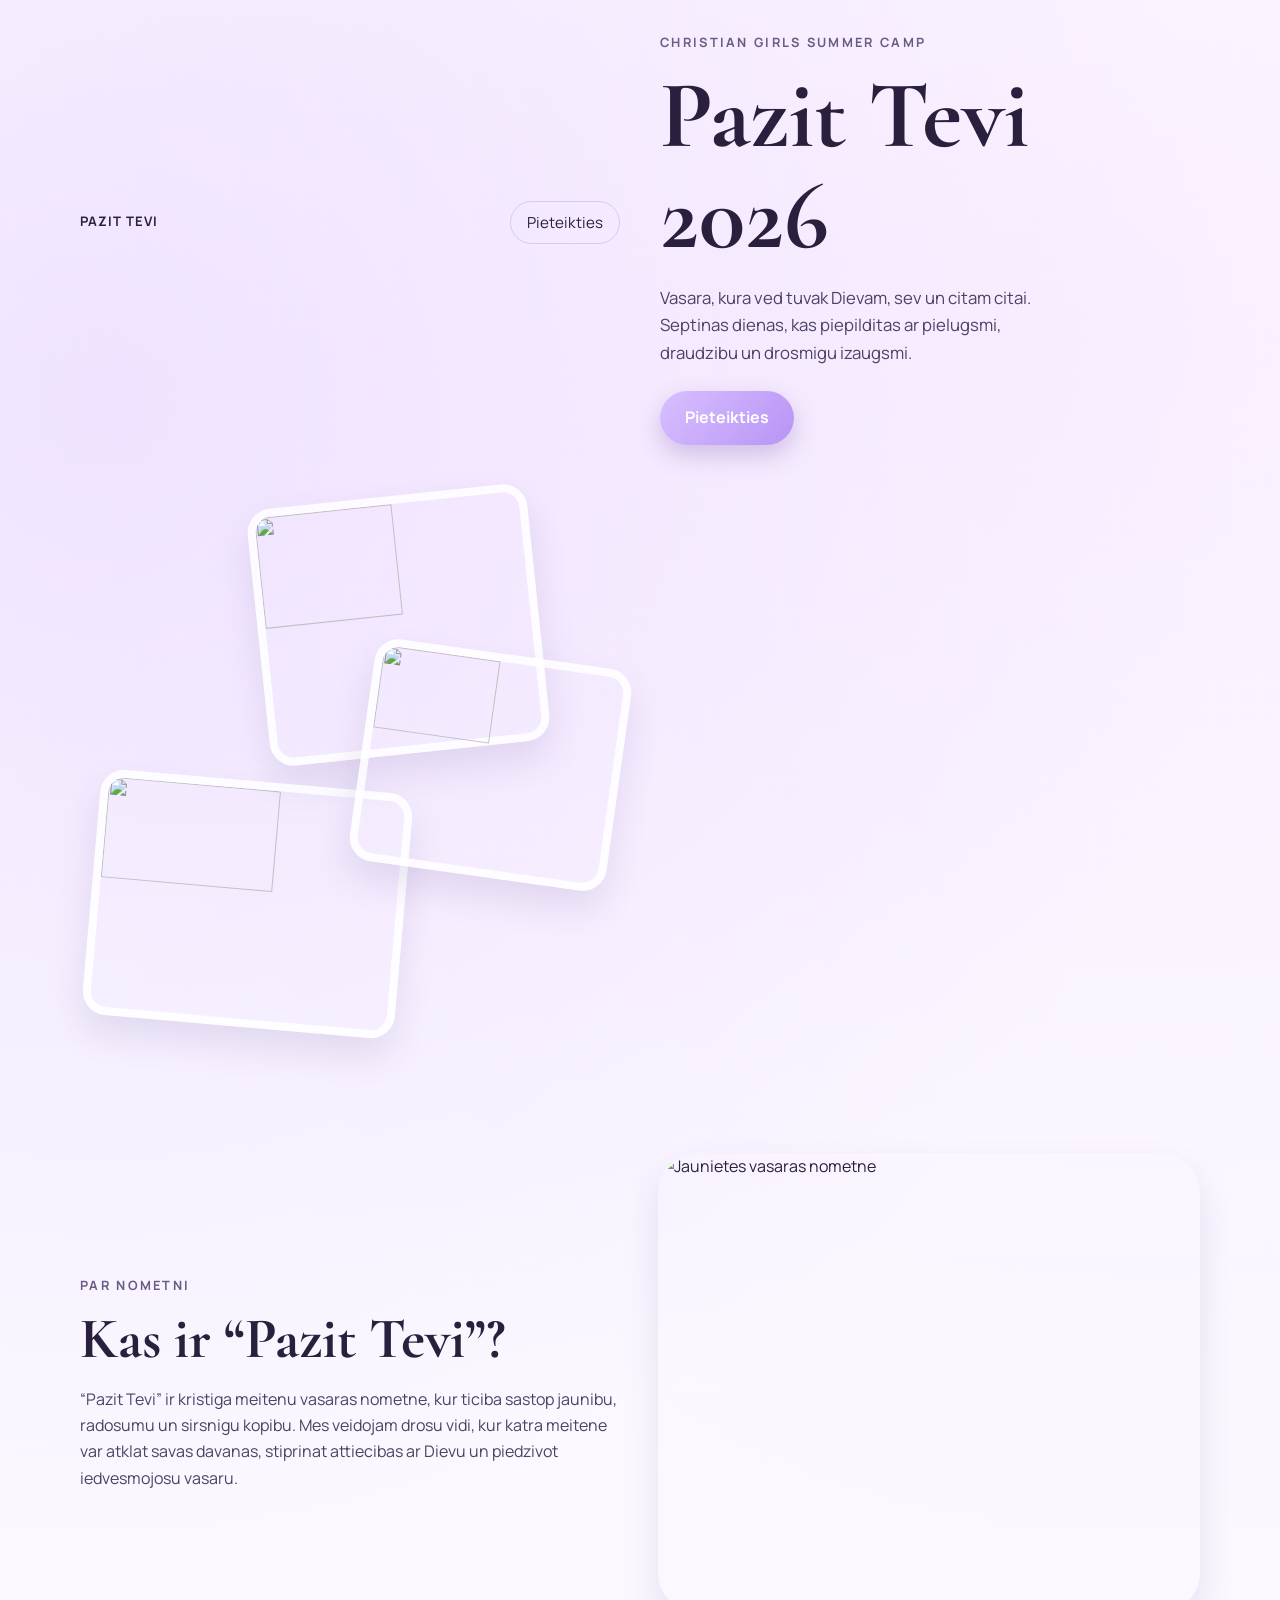
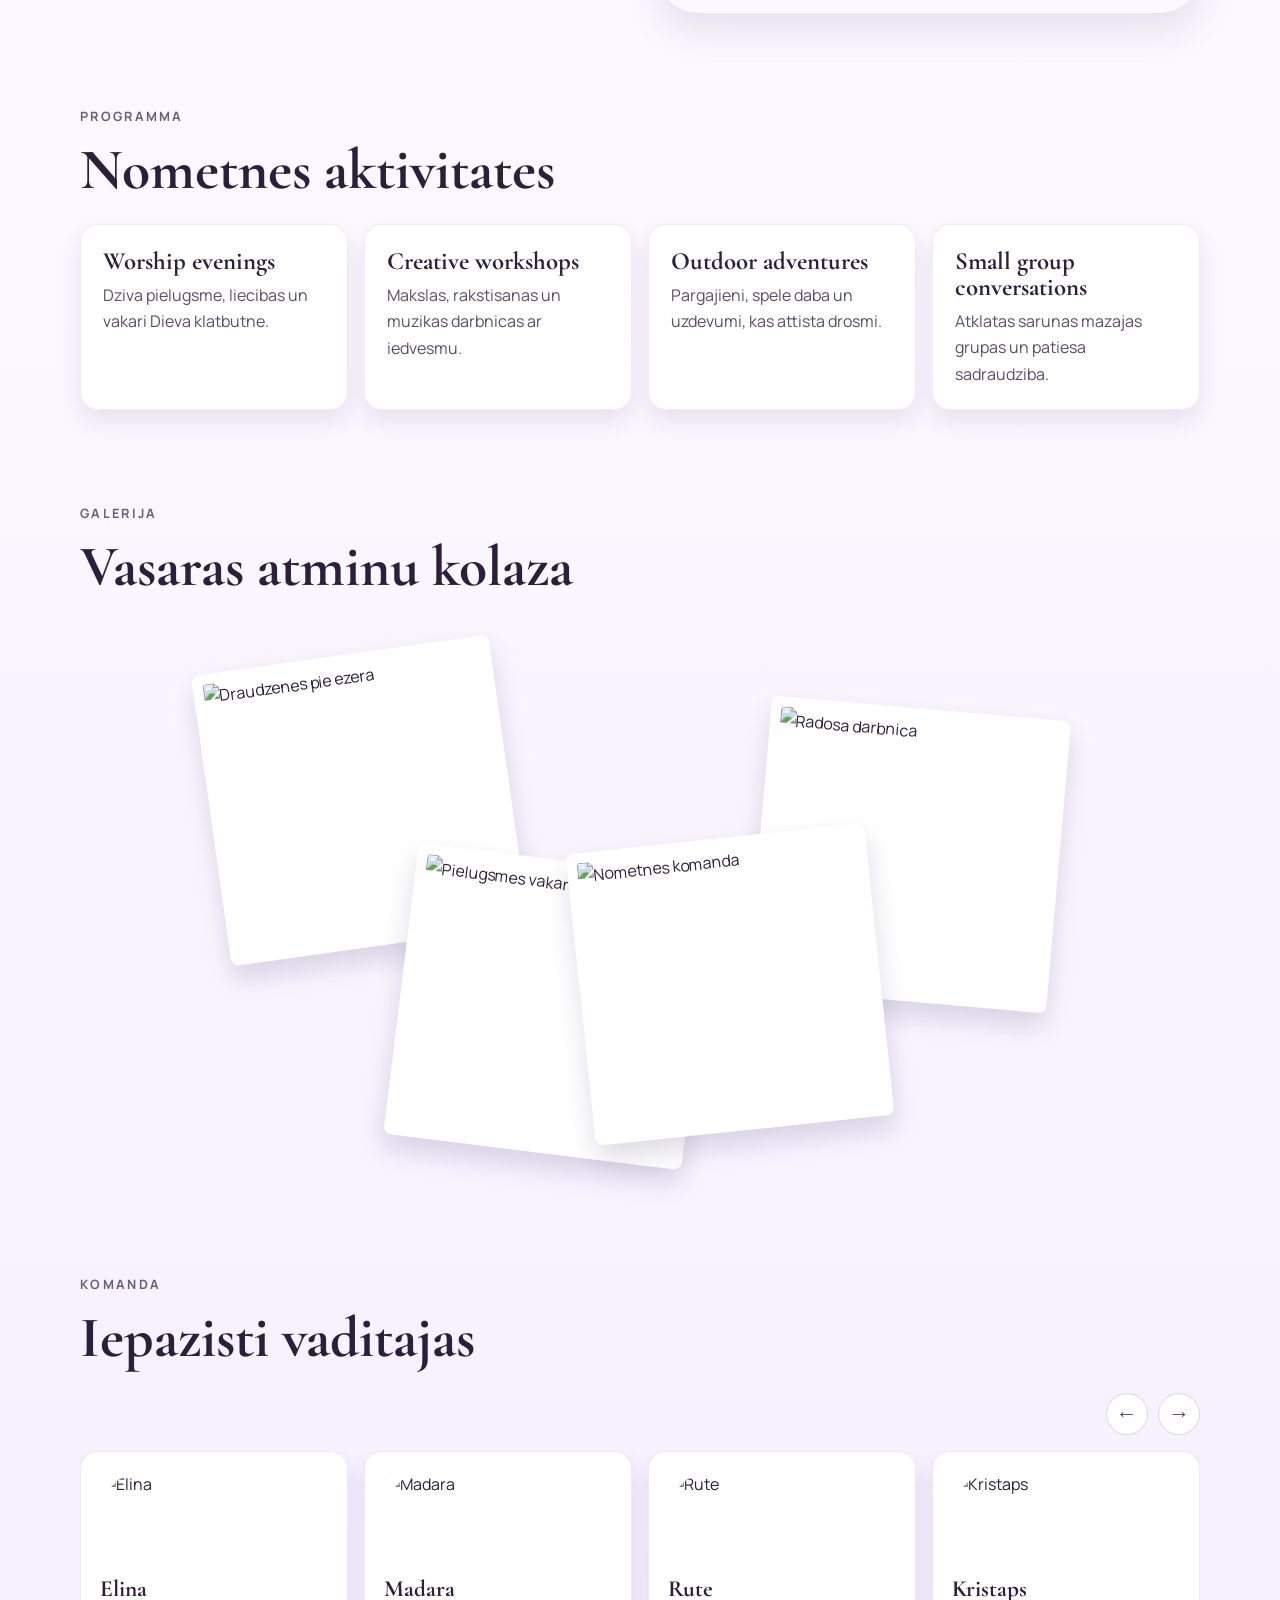
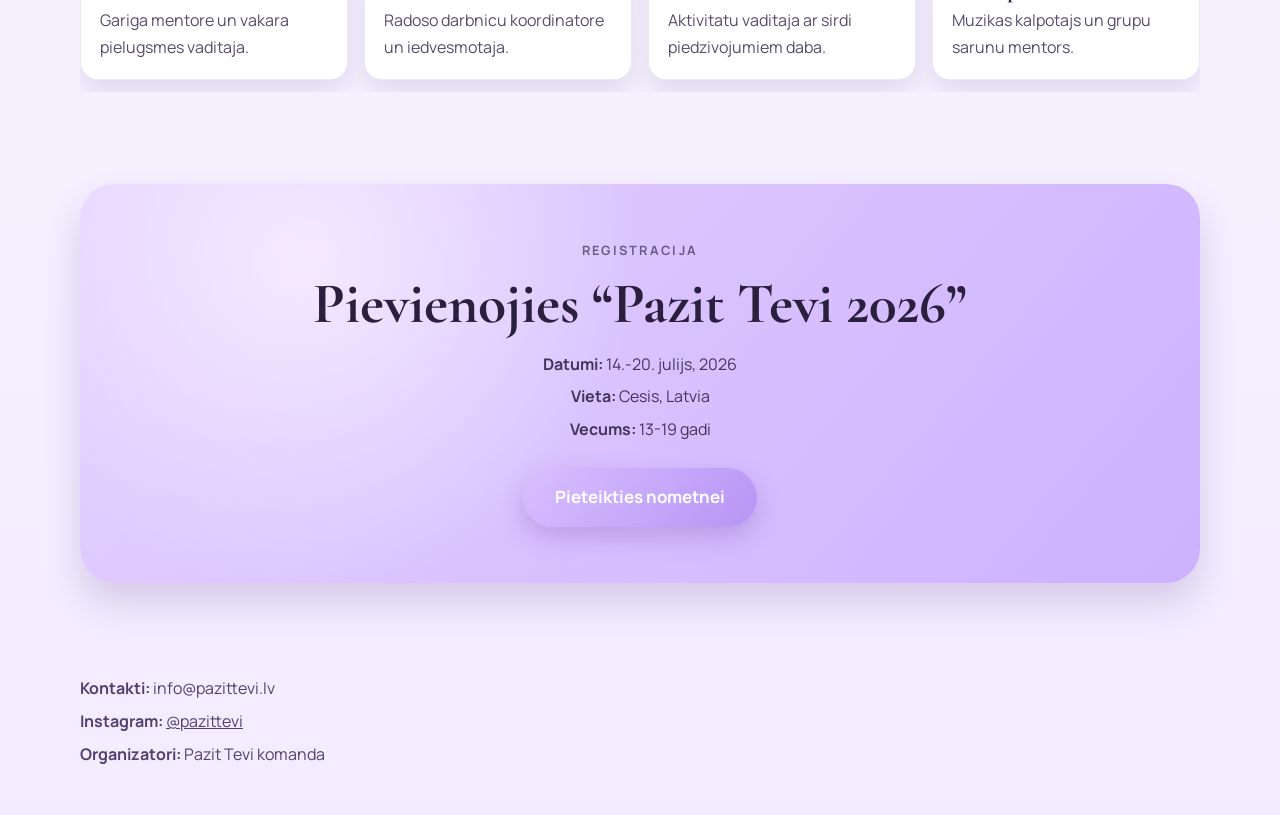
==== index.html @ d460867e "init" ====
<!doctype html>
<html lang="lv">
  <head>
    <meta charset="UTF-8" />
    <meta name="viewport" content="width=device-width, initial-scale=1.0" />
    <title>Pazit Tevi 2026 | Christian Girls Summer Camp</title>
    <link rel="preconnect" href="https://fonts.googleapis.com" />
    <link rel="preconnect" href="https://fonts.gstatic.com" crossorigin />
    <link
      href="https://fonts.googleapis.com/css2?family=Cormorant+Garamond:wght@500;600;700&family=Manrope:wght@400;500;600;700&display=swap"
      rel="stylesheet"
    />
    <link rel="stylesheet" href="styles.css" />
  </head>
  <body>
    <div class="grain"></div>

    <header class="hero section" id="top">
      <nav class="top-nav">
        <p class="brand">Pazit Tevi</p>
        <a class="nav-link" href="#registration">Pieteikties</a>
      </nav>

      <div class="hero-content">
        <p class="hero-kicker">Christian girls summer camp</p>
        <h1>Pazit Tevi 2026</h1>
        <p class="hero-copy">
          Vasara, kura ved tuvak Dievam, sev un citam citai. Septinas dienas,
          kas piepilditas ar pielugsmi, draudzibu un drosmigu izaugsmi.
        </p>
        <a class="btn" href="#registration">Pieteikties</a>
      </div>

      <div class="hero-collage" aria-hidden="true">
        <img
          src="https://images.unsplash.com/photo-1487412720507-e7ab37603c6f?auto=format&fit=crop&w=900&q=80"
          alt=""
          class="hero-img hero-img-a"
        />
        <img
          src="https://images.unsplash.com/photo-1518552787613-7f3b6f8f8f66?auto=format&fit=crop&w=900&q=80"
          alt=""
          class="hero-img hero-img-b"
        />
        <img
          src="https://images.unsplash.com/photo-1511988617509-a57c8a288659?auto=format&fit=crop&w=900&q=80"
          alt=""
          class="hero-img hero-img-c"
        />
      </div>
    </header>

    <main>
      <section class="about section" id="about">
        <div class="about-text">
          <p class="section-tag">Par nometni</p>
          <h2>Kas ir “Pazit Tevi”?</h2>
          <p>
            “Pazit Tevi” ir kristiga meitenu vasaras nometne, kur ticiba sastop
            jaunibu, radosumu un sirsnigu kopibu. Mes veidojam drosu vidi,
            kur katra meitene var atklat savas davanas, stiprinat attiecibas ar
            Dievu un piedzivot iedvesmojosu vasaru.
          </p>
        </div>
        <figure class="about-image-wrap">
          <img
            src="https://images.unsplash.com/photo-1529636798458-92182e662485?auto=format&fit=crop&w=1000&q=80"
            alt="Jaunietes vasaras nometne"
            class="about-image"
          />
        </figure>
      </section>

      <section class="activities section" id="activities">
        <div class="section-head">
          <p class="section-tag">Programma</p>
          <h2>Nometnes aktivitates</h2>
        </div>
        <div class="activities-grid">
          <article class="activity-card">
            <h3>Worship evenings</h3>
            <p>Dziva pielugsme, liecibas un vakari Dieva klatbutne.</p>
          </article>
          <article class="activity-card">
            <h3>Creative workshops</h3>
            <p>Makslas, rakstisanas un muzikas darbnicas ar iedvesmu.</p>
          </article>
          <article class="activity-card">
            <h3>Outdoor adventures</h3>
            <p>Pargajieni, spele daba un uzdevumi, kas attista drosmi.</p>
          </article>
          <article class="activity-card">
            <h3>Small group conversations</h3>
            <p>Atklatas sarunas mazajas grupas un patiesa sadraudziba.</p>
          </article>
        </div>
      </section>

      <section class="photo-collage section" id="gallery">
        <div class="section-head">
          <p class="section-tag">Galerija</p>
          <h2>Vasaras atminu kolaza</h2>
        </div>
        <div class="collage-grid">
          <figure class="polaroid polaroid-1">
            <img
              src="https://images.unsplash.com/photo-1521572163474-6864f9cf17ab?auto=format&fit=crop&w=800&q=80"
              alt="Draudzenes pie ezera"
            />
          </figure>
          <figure class="polaroid polaroid-2">
            <img
              src="https://images.unsplash.com/photo-1526666923127-b2970f64b422?auto=format&fit=crop&w=800&q=80"
              alt="Radosa darbnica"
            />
          </figure>
          <figure class="polaroid polaroid-3">
            <img
              src="https://images.unsplash.com/photo-1517242027094-631f8c218a0f?auto=format&fit=crop&w=800&q=80"
              alt="Pielugsmes vakars"
            />
          </figure>
          <figure class="polaroid polaroid-4">
            <img
              src="https://images.unsplash.com/photo-1529156069898-49953e39b3ac?auto=format&fit=crop&w=800&q=80"
              alt="Nometnes komanda"
            />
          </figure>
        </div>
      </section>

      <section class="team section" id="team">
        <div class="section-head">
          <p class="section-tag">Komanda</p>
          <h2>Iepazisti vaditajas</h2>
        </div>

        <div class="carousel-controls">
          <button class="carousel-btn" id="teamPrev" aria-label="Ieprieksejais">
            ←
          </button>
          <button class="carousel-btn" id="teamNext" aria-label="Nakamais">→</button>
        </div>

        <div class="team-track" id="teamTrack">
          <article class="team-card">
            <img
              src="https://images.unsplash.com/photo-1544005313-94ddf0286df2?auto=format&fit=crop&w=500&q=80"
              alt="Elina"
            />
            <h3>Elina</h3>
            <p>Gariga mentore un vakara pielugsmes vaditaja.</p>
          </article>
          <article class="team-card">
            <img
              src="https://images.unsplash.com/photo-1531123897727-8f129e1688ce?auto=format&fit=crop&w=500&q=80"
              alt="Madara"
            />
            <h3>Madara</h3>
            <p>Radoso darbnicu koordinatore un iedvesmotaja.</p>
          </article>
          <article class="team-card">
            <img
              src="https://images.unsplash.com/photo-1488426862026-3ee34a7d66df?auto=format&fit=crop&w=500&q=80"
              alt="Rute"
            />
            <h3>Rute</h3>
            <p>Aktivitatu vaditaja ar sirdi piedzivojumiem daba.</p>
          </article>
          <article class="team-card">
            <img
              src="https://images.unsplash.com/photo-1500648767791-00dcc994a43e?auto=format&fit=crop&w=500&q=80"
              alt="Kristaps"
            />
            <h3>Kristaps</h3>
            <p>Muzikas kalpotajs un grupu sarunu mentors.</p>
          </article>
        </div>
      </section>

      <section class="registration section" id="registration">
        <p class="section-tag">Registracija</p>
        <h2>Pievienojies “Pazit Tevi 2026”</h2>
        <div class="registration-details">
          <p><strong>Datumi:</strong> 14.-20. julijs, 2026</p>
          <p><strong>Vieta:</strong> Cesis, Latvia</p>
          <p><strong>Vecums:</strong> 13-19 gadi</p>
        </div>
        <a href="#top" class="btn btn-large">Pieteikties nometnei</a>
      </section>
    </main>

    <footer class="site-footer section" id="contact">
      <p><strong>Kontakti:</strong> info@pazittevi.lv</p>
      <p>
        <strong>Instagram:</strong>
        <a href="https://instagram.com" target="_blank" rel="noreferrer">@pazittevi</a>
      </p>
      <p><strong>Organizatori:</strong> Pazit Tevi komanda</p>
    </footer>

    <script src="script.js"></script>
  </body>
</html>
---- styles.css ----
:root {
  --bg: #faf7ff;
  --bg-2: #f3ecff;
  --text: #2a1f3d;
  --muted: #695b83;
  --lavender: #d9c6ff;
  --lavender-deep: #bda0f8;
  --white: #ffffff;
  --shadow: 0 18px 35px rgba(83, 56, 130, 0.12);
  --radius-xl: 40px;
  --radius-lg: 24px;
  --radius-md: 18px;
}

* {
  box-sizing: border-box;
}

html {
  scroll-behavior: smooth;
}

body {
  margin: 0;
  color: var(--text);
  background:
    radial-gradient(circle at 8% 10%, rgba(226, 205, 255, 0.5), transparent 30%),
    radial-gradient(circle at 90% 8%, rgba(246, 227, 255, 0.5), transparent 32%),
    linear-gradient(180deg, #fefcff 0%, var(--bg) 50%, var(--bg-2) 100%);
  font-family: "Manrope", "Segoe UI", sans-serif;
  line-height: 1.65;
  overflow-x: hidden;
}

h1,
h2,
h3,
p {
  margin: 0;
}

h1,
h2,
h3 {
  font-family: "Cormorant Garamond", Georgia, serif;
  line-height: 1.05;
}

a {
  color: inherit;
}

img {
  display: block;
  width: 100%;
  object-fit: cover;
}

.grain {
  position: fixed;
  inset: 0;
  pointer-events: none;
  background-image: radial-gradient(rgba(61, 47, 88, 0.06) 0.8px, transparent 0.8px);
  background-size: 3px 3px;
  opacity: 0.13;
  z-index: -1;
}

.section {
  width: min(1120px, calc(100% - 2.2rem));
  margin: 0 auto;
}

.top-nav {
  display: flex;
  justify-content: space-between;
  align-items: center;
  margin-bottom: 2rem;
}

.brand {
  letter-spacing: 0.08em;
  text-transform: uppercase;
  font-size: 0.82rem;
  font-weight: 700;
}

.nav-link {
  text-decoration: none;
  font-size: 0.95rem;
  padding: 0.5rem 1rem;
  border-radius: 999px;
  border: 1px solid rgba(113, 83, 164, 0.2);
  transition: transform 200ms ease, background-color 200ms ease;
}

.nav-link:hover {
  background: rgba(210, 184, 255, 0.25);
  transform: translateY(-2px);
}

.hero {
  position: relative;
  display: grid;
  grid-template-columns: 1fr 1fr;
  gap: 2.5rem;
  padding: 2rem 0 1rem;
  min-height: 86vh;
  align-items: center;
}

.hero-kicker,
.section-tag {
  font-size: 0.8rem;
  letter-spacing: 0.18em;
  text-transform: uppercase;
  color: var(--muted);
  margin-bottom: 0.8rem;
  font-weight: 700;
}

.hero-content h1 {
  font-size: clamp(3rem, 7.5vw, 6.3rem);
  margin-bottom: 1rem;
}

.hero-copy {
  max-width: 38ch;
  font-size: 1.05rem;
  color: #4d4164;
  margin-bottom: 1.5rem;
}

.btn {
  display: inline-block;
  text-decoration: none;
  padding: 0.86rem 1.55rem;
  border-radius: 999px;
  background: linear-gradient(130deg, #d8bfff, #b794f5);
  color: #fff;
  font-weight: 700;
  box-shadow: 0 10px 25px rgba(99, 60, 152, 0.25);
  transition: transform 220ms ease, box-shadow 220ms ease;
}

.btn:hover {
  transform: translateY(-3px);
  box-shadow: 0 16px 28px rgba(99, 60, 152, 0.35);
}

.hero-collage {
  position: relative;
  min-height: 560px;
}

.hero-img {
  position: absolute;
  border-radius: var(--radius-lg);
  box-shadow: var(--shadow);
  border: 8px solid rgba(255, 255, 255, 0.84);
  transition: transform 300ms ease;
}

.hero-img-a {
  width: 52%;
  height: 46%;
  top: 2%;
  right: 15%;
  transform: rotate(-6deg);
}

.hero-img-b {
  width: 58%;
  height: 44%;
  bottom: 3%;
  left: 2%;
  transform: rotate(5deg);
}

.hero-img-c {
  width: 48%;
  height: 40%;
  top: 30%;
  right: 0;
  transform: rotate(8deg);
}

.hero-collage:hover .hero-img-a {
  transform: rotate(-4deg) translateY(-4px);
}

.hero-collage:hover .hero-img-b {
  transform: rotate(3deg) translateY(-6px);
}

.hero-collage:hover .hero-img-c {
  transform: rotate(6deg) translateY(-5px);
}

.about,
.activities,
.photo-collage,
.team,
.registration,
.site-footer {
  margin-top: 5.8rem;
}

.about {
  display: grid;
  grid-template-columns: 1fr 1fr;
  gap: 2.3rem;
  align-items: center;
}

.about h2,
.section-head h2,
.registration h2 {
  font-size: clamp(2rem, 5.5vw, 3.6rem);
  margin-bottom: 1rem;
}

.about-text p:last-child {
  color: #4e4165;
}

.about-image-wrap {
  margin: 0;
  border-radius: var(--radius-xl);
  overflow: hidden;
  box-shadow: var(--shadow);
}

.about-image {
  height: 460px;
}

.section-head {
  margin-bottom: 1.5rem;
}

.activities-grid {
  display: grid;
  grid-template-columns: repeat(4, minmax(0, 1fr));
  gap: 1rem;
}

.activity-card {
  background: rgba(255, 255, 255, 0.88);
  border-radius: var(--radius-md);
  padding: 1.4rem;
  box-shadow: 0 12px 22px rgba(88, 61, 130, 0.11);
  border: 1px solid rgba(190, 162, 231, 0.22);
  transition: transform 240ms ease, box-shadow 240ms ease;
}

.activity-card:hover {
  transform: translateY(-6px);
  box-shadow: 0 18px 30px rgba(88, 61, 130, 0.18);
}

.activity-card h3 {
  font-size: 1.55rem;
  margin-bottom: 0.5rem;
}

.activity-card p {
  color: #574d6c;
}

.collage-grid {
  min-height: 560px;
  position: relative;
}

.polaroid {
  position: absolute;
  width: min(300px, 42vw);
  background: #fff;
  padding: 0.6rem 0.6rem 2.1rem;
  border-radius: 8px;
  box-shadow: 0 14px 26px rgba(57, 42, 86, 0.16);
  transition: transform 260ms ease;
}

.polaroid img {
  height: 250px;
  border-radius: 3px;
}

.polaroid:hover {
  transform: translateY(-7px) rotate(0deg);
}

.polaroid-1 {
  top: 16px;
  left: 8%;
  transform: rotate(-8deg);
}

.polaroid-2 {
  top: 70px;
  right: 9%;
  transform: rotate(5deg);
}

.polaroid-3 {
  bottom: 12px;
  left: 25%;
  transform: rotate(7deg);
}

.polaroid-4 {
  bottom: 34px;
  right: 25%;
  transform: rotate(-6deg);
}

.carousel-controls {
  display: flex;
  justify-content: flex-end;
  gap: 0.65rem;
  margin-bottom: 1rem;
}

.carousel-btn {
  width: 42px;
  height: 42px;
  border-radius: 50%;
  border: 1px solid rgba(99, 77, 134, 0.22);
  background: rgba(255, 255, 255, 0.92);
  color: #593f88;
  font-size: 1.35rem;
  cursor: pointer;
  transition: transform 200ms ease, background-color 200ms ease;
}

.carousel-btn:hover {
  transform: translateY(-2px);
  background: #efe4ff;
}

.team-track {
  display: grid;
  grid-auto-flow: column;
  grid-auto-columns: minmax(240px, 1fr);
  gap: 1rem;
  overflow-x: auto;
  scroll-snap-type: x mandatory;
  scroll-behavior: smooth;
  padding-bottom: 0.7rem;
}

.team-track::-webkit-scrollbar {
  height: 9px;
}

.team-track::-webkit-scrollbar-thumb {
  background: rgba(138, 109, 193, 0.3);
  border-radius: 999px;
}

.team-card {
  scroll-snap-align: start;
  background: #fff;
  border-radius: var(--radius-md);
  box-shadow: 0 11px 22px rgba(80, 55, 121, 0.12);
  padding: 1.2rem;
  border: 1px solid rgba(184, 160, 224, 0.24);
}

.team-card img {
  width: 92px;
  height: 92px;
  border-radius: 50%;
  margin-bottom: 0.85rem;
}

.team-card h3 {
  font-size: 1.45rem;
  margin-bottom: 0.4rem;
}

.team-card p {
  color: #574d6c;
}

.registration {
  text-align: center;
  padding: 3.5rem 1.5rem;
  border-radius: 34px;
  background:
    radial-gradient(circle at 20% 20%, rgba(255, 255, 255, 0.6), transparent 35%),
    linear-gradient(130deg, #e5d1ff 2%, #ccb1ff 100%);
  box-shadow: 0 20px 36px rgba(94, 66, 143, 0.2);
}

.registration-details {
  margin: 1rem auto 1.6rem;
  display: grid;
  gap: 0.4rem;
  color: #443558;
}

.btn-large {
  font-size: 1.06rem;
  padding: 0.95rem 2rem;
}

.site-footer {
  display: grid;
  gap: 0.4rem;
  padding-bottom: 3rem;
}

.site-footer p,
.site-footer a {
  color: #53406e;
}

.site-footer a:hover {
  color: #3c2b58;
}

@media (max-width: 1050px) {
  .hero {
    grid-template-columns: 1fr;
    min-height: unset;
  }

  .hero-collage {
    min-height: 430px;
  }

  .activities-grid {
    grid-template-columns: repeat(2, minmax(0, 1fr));
  }

  .collage-grid {
    min-height: 490px;
  }
}

@media (max-width: 760px) {
  .about {
    grid-template-columns: 1fr;
  }

  .about-image {
    height: 340px;
  }

  .activities-grid {
    grid-template-columns: 1fr;
  }

  .hero-collage {
    min-height: 360px;
  }

  .hero-img {
    border-width: 5px;
  }

  .hero-img-a {
    width: 62%;
    right: 12%;
  }

  .hero-img-b {
    width: 62%;
    left: 0;
  }

  .hero-img-c {
    width: 54%;
    right: 3%;
  }

  .collage-grid {
    min-height: 980px;
  }

  .polaroid {
    width: min(330px, 82vw);
    left: 50%;
    right: auto;
  }

  .polaroid-1 {
    top: 10px;
    transform: translateX(-50%) rotate(-6deg);
  }

  .polaroid-2 {
    top: 250px;
    transform: translateX(-50%) rotate(5deg);
  }

  .polaroid-3 {
    top: 495px;
    transform: translateX(-50%) rotate(-4deg);
  }

  .polaroid-4 {
    top: 740px;
    transform: translateX(-50%) rotate(4deg);
  }

  .polaroid:hover {
    transform: translateX(-50%) translateY(-4px) rotate(0deg);
  }
}
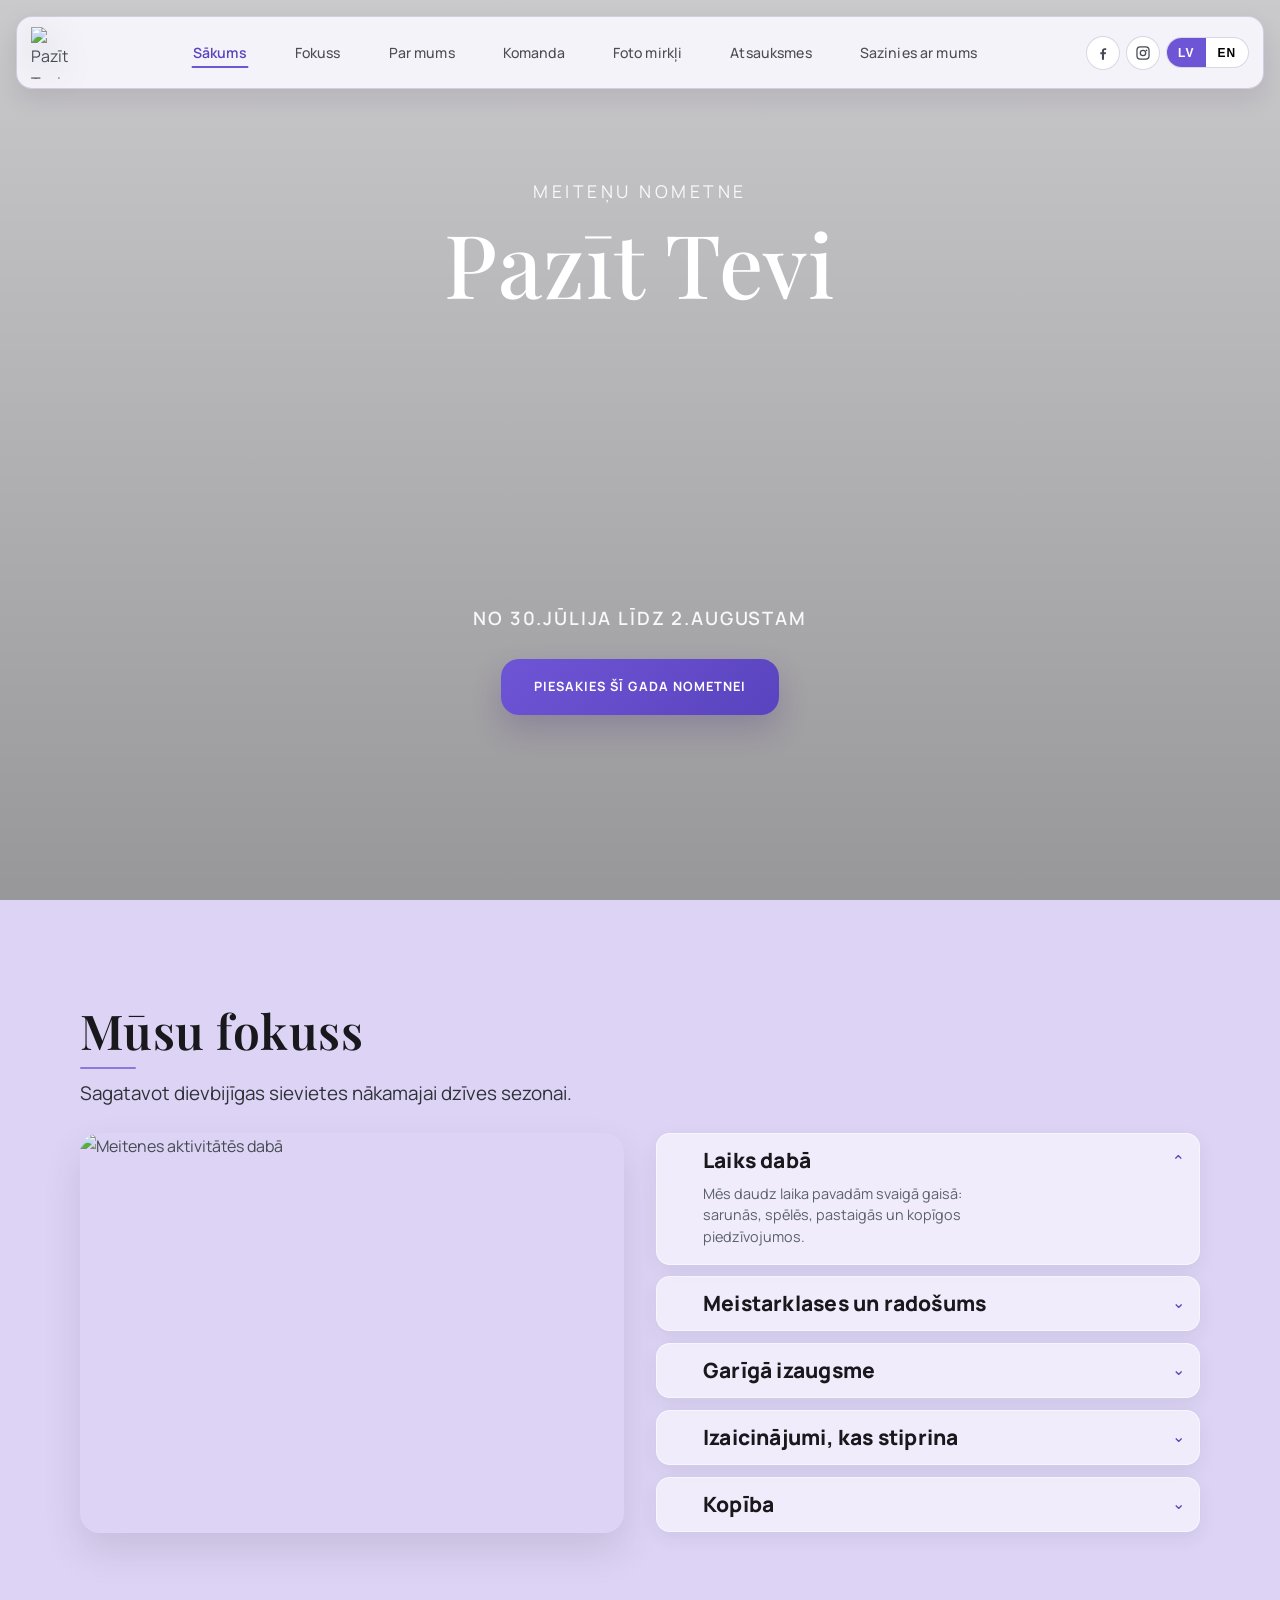
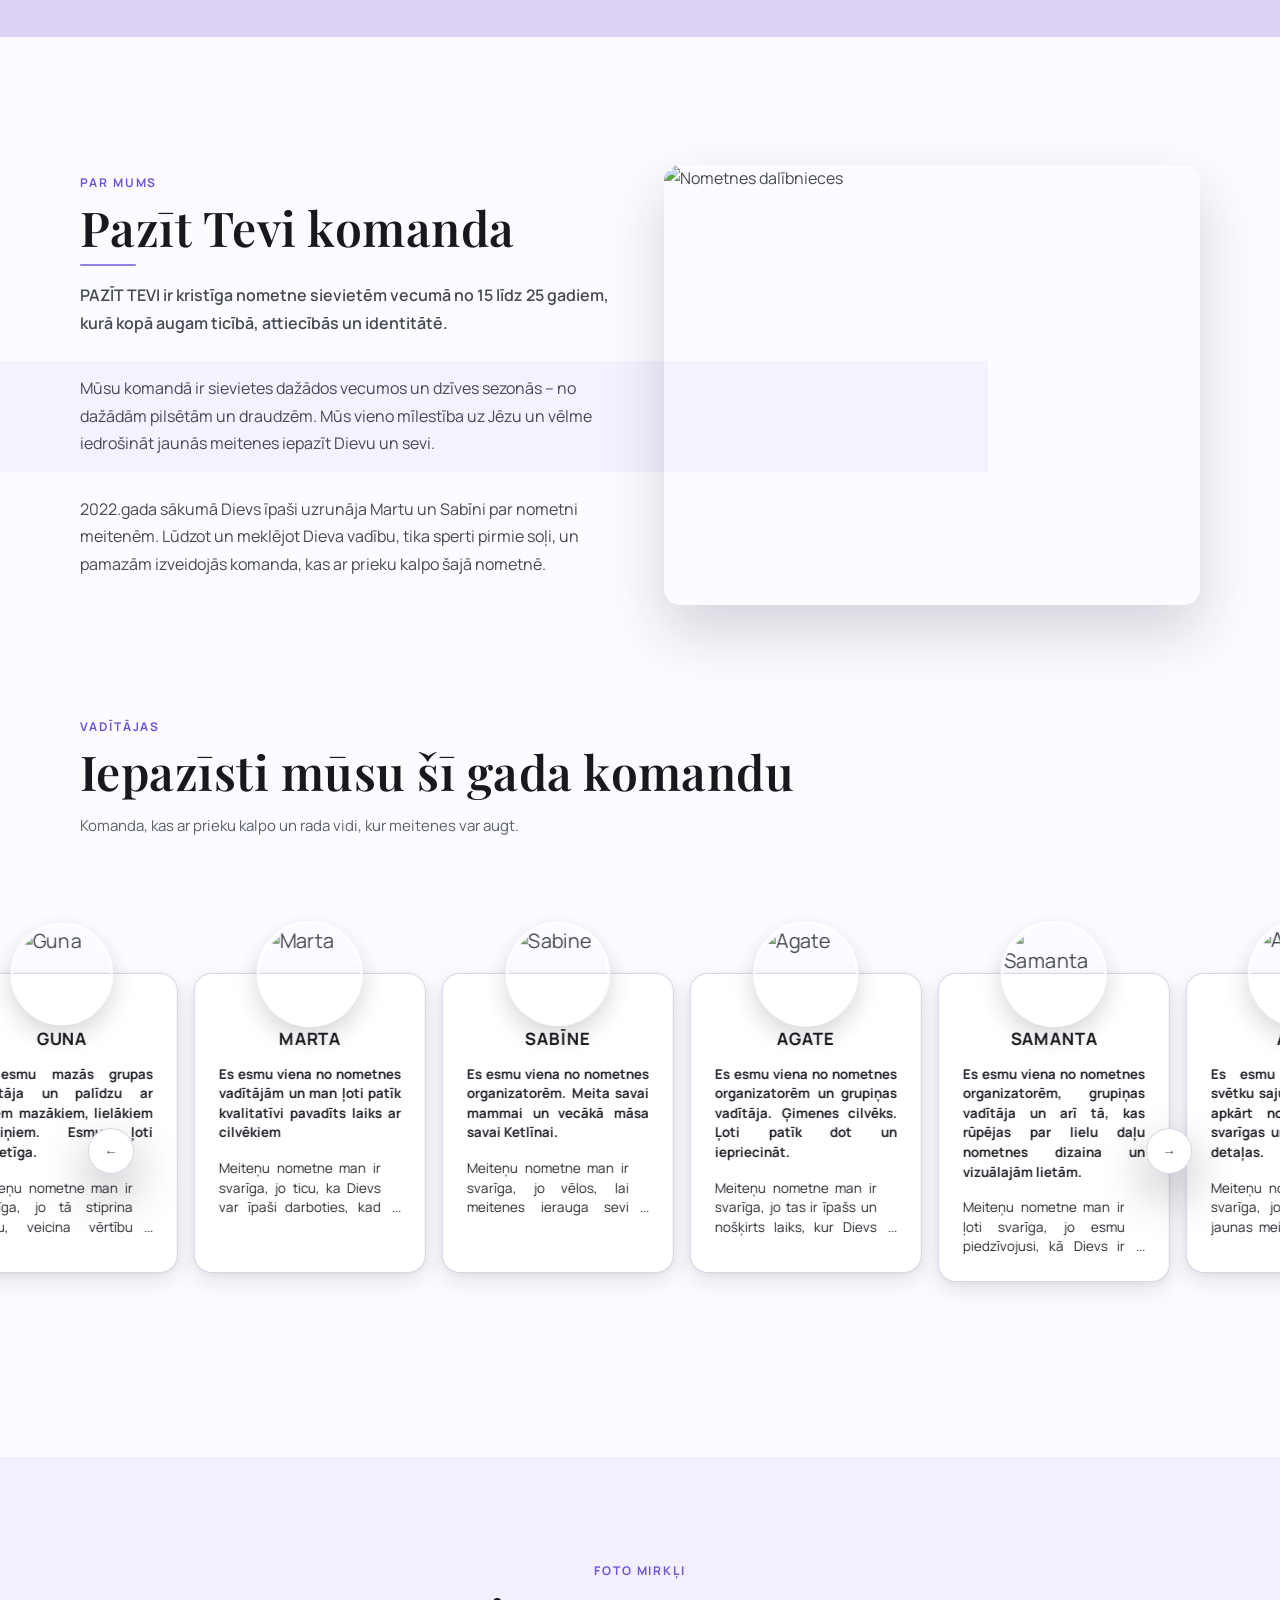
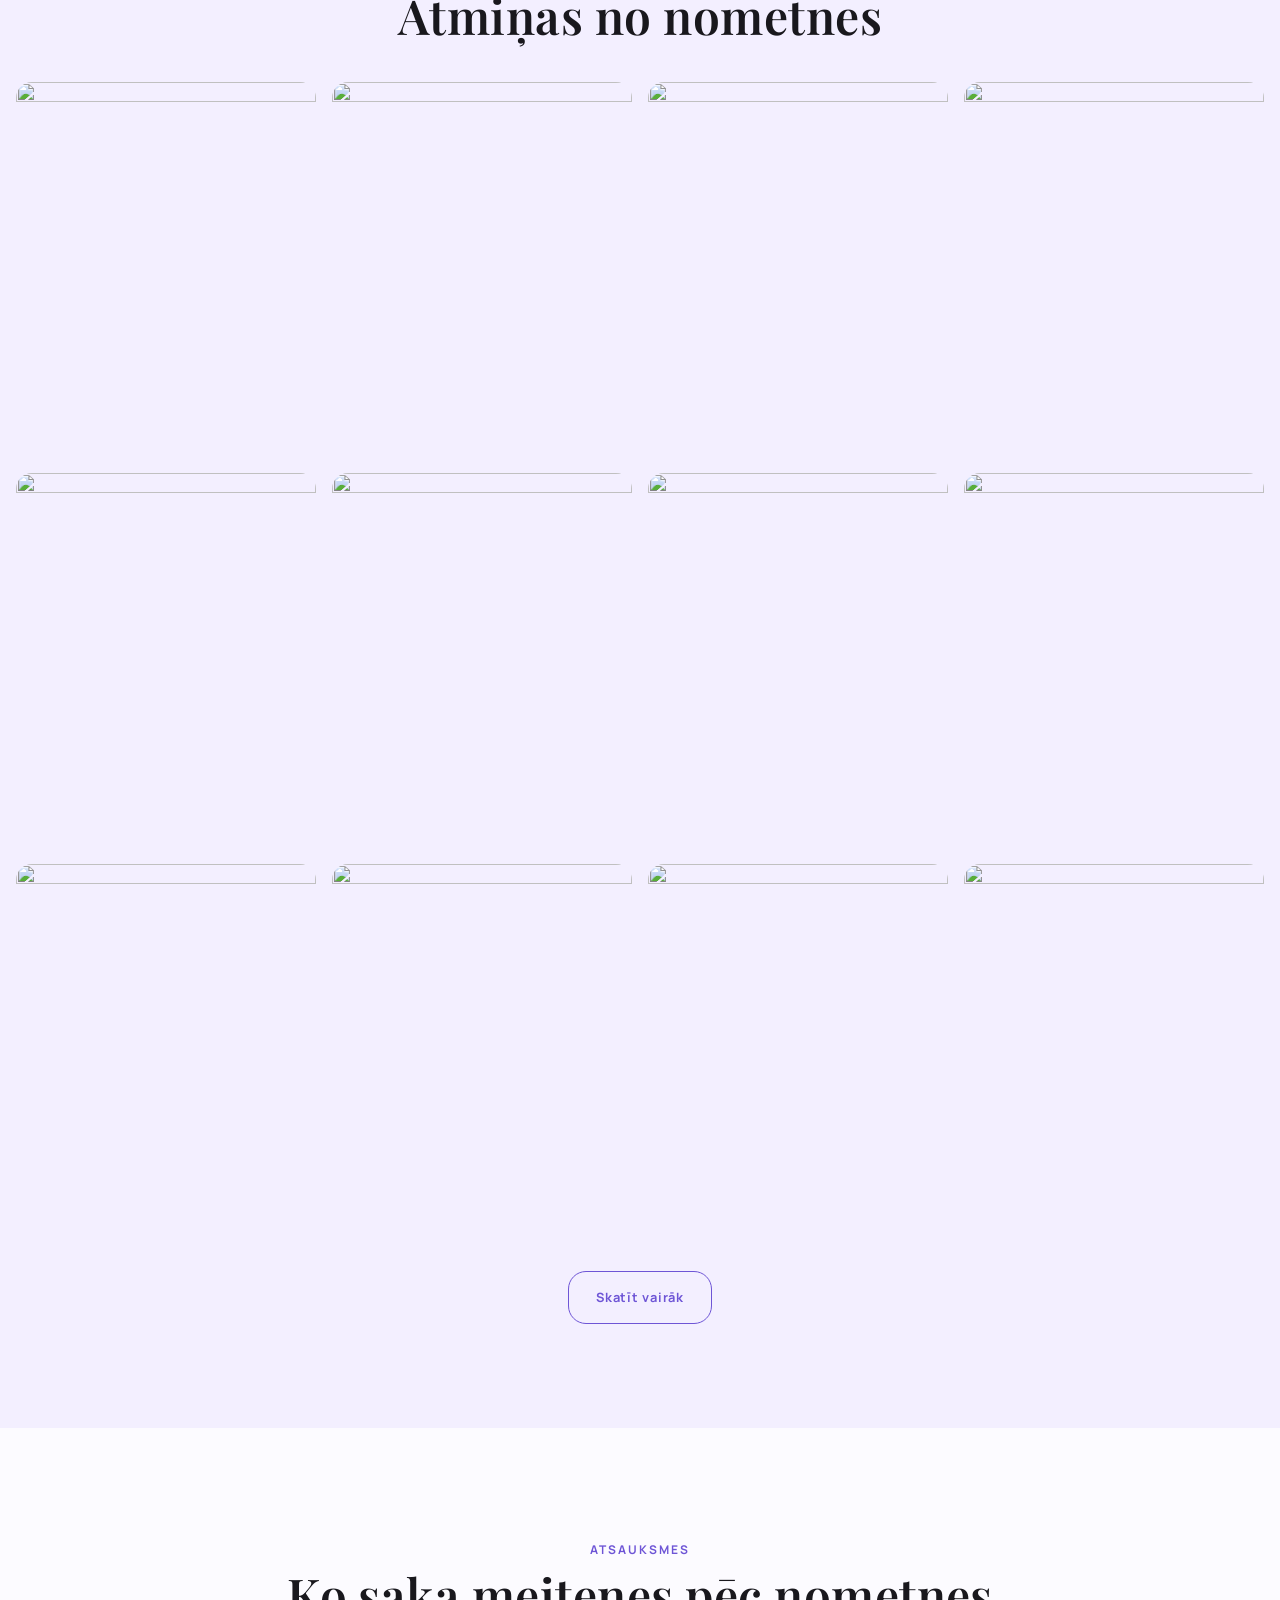
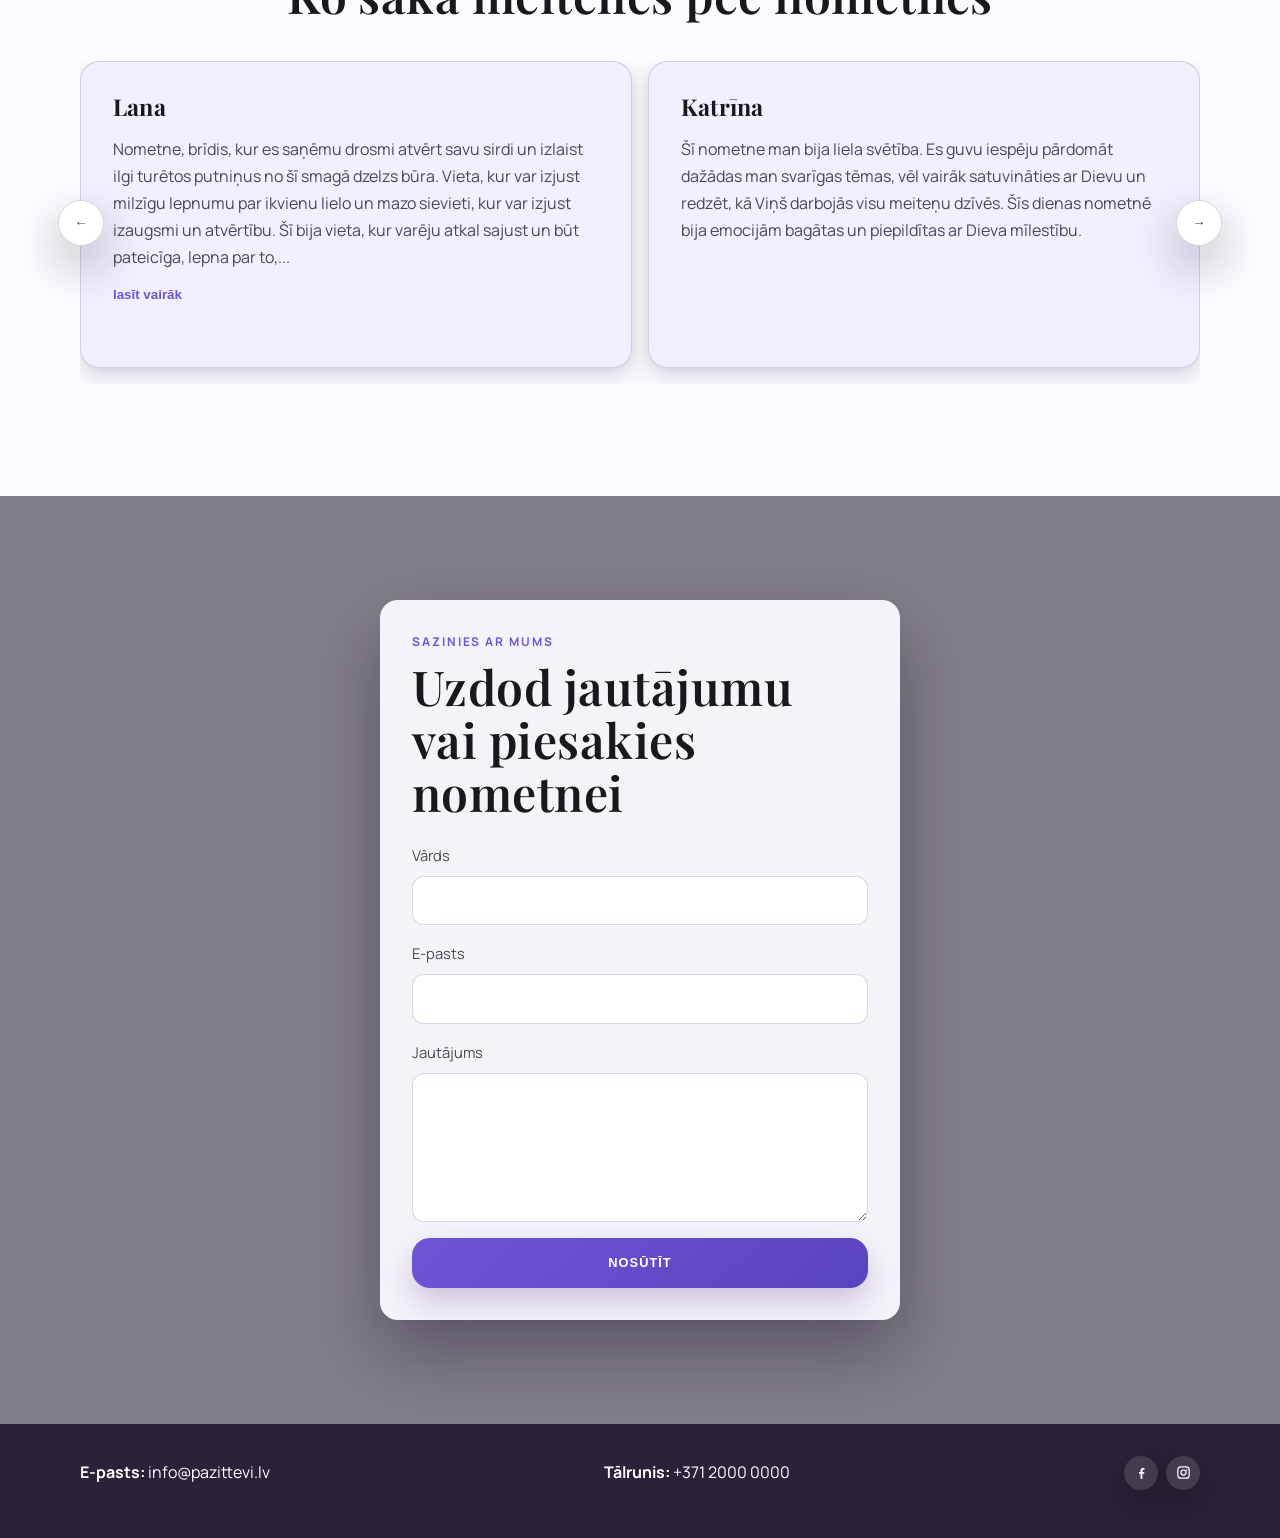
==== commit f5efa88c: "added changes" ====
--- a/index.html
+++ b/index.html
@@ -3,202 +3,233 @@
   <head>
     <meta charset="UTF-8" />
     <meta name="viewport" content="width=device-width, initial-scale=1.0" />
-    <title>Pazit Tevi 2026 | Christian Girls Summer Camp</title>
+    <title data-i18n="meta.title">Pazīt Tevi | Meiteņu Nometne</title>
     <link rel="preconnect" href="https://fonts.googleapis.com" />
     <link rel="preconnect" href="https://fonts.gstatic.com" crossorigin />
     <link
-      href="https://fonts.googleapis.com/css2?family=Cormorant+Garamond:wght@500;600;700&family=Manrope:wght@400;500;600;700&display=swap"
+      href="https://fonts.googleapis.com/css2?family=Manrope:wght@400;500;600;700&family=Playfair+Display:wght@500;600;700&display=swap"
       rel="stylesheet"
     />
     <link rel="stylesheet" href="styles.css" />
   </head>
   <body>
-    <div class="grain"></div>
-
-    <header class="hero section" id="top">
-      <nav class="top-nav">
-        <p class="brand">Pazit Tevi</p>
-        <a class="nav-link" href="#registration">Pieteikties</a>
+    <header class="hero" id="top">
+      <div class="hero-overlay"></div>
+
+      <nav class="top-nav" id="mainNav">
+        <a href="#top" class="nav-logo" aria-label="Pazīt Tevi sākumlapa">
+          <img src="assets/Hero_page/logo.webp" alt="Pazīt Tevi logo" class="logo-image" />
+        </a>
+
+        <div class="main-nav-wrap">
+          <a href="#top" data-i18n="nav.home">Sākums</a>
+          <a href="#focus" data-i18n="nav.focus">Fokuss</a>
+          <a href="#about" data-i18n="nav.about">Par mums</a>
+          <a href="#team" data-i18n="nav.team">Komanda</a>
+          <a href="#gallery" data-i18n="nav.gallery">Foto mirkļi</a>
+          <a href="#testimonials" data-i18n="nav.testimonials">Atsauksmes</a>
+          <a href="#contact" data-i18n="nav.contact">Sazinies ar mums</a>
+        </div>
+
+        <div class="top-nav-actions">
+          <a class="social-icon" href="https://www.facebook.com/pazitsevi" target="_blank" rel="noreferrer" aria-label="Facebook">
+            <svg viewBox="0 0 24 24" aria-hidden="true"><path d="M13.5 22v-8h2.6l.4-3h-3V9.1c0-.9.3-1.6 1.6-1.6h1.7V4.8c-.3 0-1.3-.1-2.4-.1-2.4 0-4 1.5-4 4.2V11H8v3h2.4v8h3.1Z"/></svg>
+          </a>
+          <a class="social-icon" href="https://www.instagram.com/pazit.tevi?utm_source=ig_web_button_share_sheet&igsh=ZDNlZDc0MzIxNw==" target="_blank" rel="noreferrer" aria-label="Instagram">
+            <svg viewBox="0 0 24 24" aria-hidden="true"><path d="M7.8 2h8.4A5.8 5.8 0 0 1 22 7.8v8.4a5.8 5.8 0 0 1-5.8 5.8H7.8A5.8 5.8 0 0 1 2 16.2V7.8A5.8 5.8 0 0 1 7.8 2Zm8.3 1.9H7.9a4 4 0 0 0-4 4v8.2a4 4 0 0 0 4 4h8.2a4 4 0 0 0 4-4V7.9a4 4 0 0 0-4-4ZM12 7a5 5 0 1 1 0 10 5 5 0 0 1 0-10Zm0 1.9a3.1 3.1 0 1 0 0 6.2 3.1 3.1 0 0 0 0-6.2Zm5.4-2a1.2 1.2 0 1 1 0 2.4 1.2 1.2 0 0 1 0-2.4Z"/></svg>
+          </a>
+          <div class="lang-toggle" aria-label="Language switch">
+            <button type="button" class="lang-btn active" data-lang="lv">LV</button>
+            <button type="button" class="lang-btn" data-lang="en">EN</button>
+          </div>
+        </div>
       </nav>
 
       <div class="hero-content">
-        <p class="hero-kicker">Christian girls summer camp</p>
-        <h1>Pazit Tevi 2026</h1>
-        <p class="hero-copy">
-          Vasara, kura ved tuvak Dievam, sev un citam citai. Septinas dienas,
-          kas piepilditas ar pielugsmi, draudzibu un drosmigu izaugsmi.
-        </p>
-        <a class="btn" href="#registration">Pieteikties</a>
-      </div>
-
-      <div class="hero-collage" aria-hidden="true">
-        <img
-          src="https://images.unsplash.com/photo-1487412720507-e7ab37603c6f?auto=format&fit=crop&w=900&q=80"
-          alt=""
-          class="hero-img hero-img-a"
-        />
-        <img
-          src="https://images.unsplash.com/photo-1518552787613-7f3b6f8f8f66?auto=format&fit=crop&w=900&q=80"
-          alt=""
-          class="hero-img hero-img-b"
-        />
-        <img
-          src="https://images.unsplash.com/photo-1511988617509-a57c8a288659?auto=format&fit=crop&w=900&q=80"
-          alt=""
-          class="hero-img hero-img-c"
-        />
+        <p class="hero-kicker" data-i18n="hero.kicker">meiteņu nometne</p>
+        <h1 data-i18n="hero.title">Pazīt Tevi</h1>
+        <p class="hero-caption" data-i18n="hero.caption">NO 30.JŪLIJA LĪDZ 2.AUGUSTAM</p>
+        <a href="https://docs.google.com/forms/d/e/1FAIpQLSccI2GHdu2BFEukZKq_CNhr7xhRUPAUCy51gvwIo7NWw7q-Ww/viewform" target="_blank" rel="noreferrer" class="btn btn-hero" data-i18n="hero.cta">piesakies šī gada nometnei</a>
       </div>
     </header>
 
     <main>
-      <section class="about section" id="about">
+      <section class="section-block focus-section" id="focus">
+        <div class="section-head center">
+          <h2 data-i18n="focus.title">Mūsu fokuss</h2>
+          <p class="focus-subtitle" data-i18n="focus.subtitle">Sagatavot dievbijīgas sievietes nākamajai dzīves sezonai.</p>
+        </div>
+        <div class="focus-layout">
+          <img src="assets/Fokuss.webp" alt="Meitenes aktivitātēs dabā" data-i18n-attr="alt:focus.imageAlt" />
+          <div class="focus-points">
+            <article class="focus-item">
+              <button class="focus-trigger" type="button" aria-expanded="false">
+                <span class="focus-icon" aria-hidden="true"><i data-lucide="leaf"></i></span>
+                <h3 class="focus-heading" data-i18n="focus.item1.title">Laiks dabā</h3>
+                <span class="focus-chevron" aria-hidden="true">⌄</span>
+              </button>
+              <div class="focus-panel">
+                <p data-i18n="focus.item1.copy">Mēs daudz laika pavadām svaigā gaisā: sarunās, spēlēs, pastaigās un kopīgos piedzīvojumos.</p>
+              </div>
+            </article>
+            <article class="focus-item">
+              <button class="focus-trigger" type="button" aria-expanded="false">
+                <span class="focus-icon" aria-hidden="true"><i data-lucide="palette"></i></span>
+                <h3 class="focus-heading" data-i18n="focus.item2.title">Meistarklases un radošums</h3>
+                <span class="focus-chevron" aria-hidden="true">⌄</span>
+              </button>
+              <div class="focus-panel">
+                <p data-i18n="focus.item2.copy">No ēst gatavošanas līdz kustībai, skaistumkopšanai un radošām aktivitātēm.</p>
+              </div>
+            </article>
+            <article class="focus-item">
+              <button class="focus-trigger" type="button" aria-expanded="false">
+                <span class="focus-icon" aria-hidden="true"><i data-lucide="sparkles"></i></span>
+                <h3 class="focus-heading" data-i18n="focus.item3.title">Garīgā izaugsme</h3>
+                <span class="focus-chevron" aria-hidden="true">⌄</span>
+              </button>
+              <div class="focus-panel">
+                <p data-i18n="focus.item3.copy">Nometnes centrā ir laiks ar Dievu. Lekcijās, sarunās un klusumā mācāmies labāk iepazīt Dievu un sevi.</p>
+              </div>
+            </article>
+            <article class="focus-item">
+              <button class="focus-trigger" type="button" aria-expanded="false">
+                <span class="focus-icon" aria-hidden="true"><i data-lucide="mountain"></i></span>
+                <h3 class="focus-heading" data-i18n="focus.item4.title">Izaicinājumi, kas stiprina</h3>
+                <span class="focus-chevron" aria-hidden="true">⌄</span>
+              </button>
+              <div class="focus-panel">
+                <p data-i18n="focus.item4.copy">Ir arī brīži, kas palīdz pārkāpt savām robežām, vairojot drosm, izturību, uzticēšanos sev un komandai.</p>
+              </div>
+            </article>
+            <article class="focus-item">
+              <button class="focus-trigger" type="button" aria-expanded="false">
+                <span class="focus-icon" aria-hidden="true"><i data-lucide="heart"></i></span>
+                <h3 class="focus-heading" data-i18n="focus.item5.title">Kopība</h3>
+                <span class="focus-chevron" aria-hidden="true">⌄</span>
+              </button>
+              <div class="focus-panel">
+                <p data-i18n="focus.item5.copy">Svarīga nometnes daļa ir būt kopā. Sarunas, smiekli un draudzība, kur vari būt pieņemta tāda, kāda esi.</p>
+              </div>
+            </article>
+          </div>
+        </div>
+      </section>
+
+      <section class="section-block split about-section" id="about">
         <div class="about-text">
-          <p class="section-tag">Par nometni</p>
-          <h2>Kas ir “Pazit Tevi”?</h2>
-          <p>
-            “Pazit Tevi” ir kristiga meitenu vasaras nometne, kur ticiba sastop
-            jaunibu, radosumu un sirsnigu kopibu. Mes veidojam drosu vidi,
-            kur katra meitene var atklat savas davanas, stiprinat attiecibas ar
-            Dievu un piedzivot iedvesmojosu vasaru.
+          <p class="section-tag" data-i18n="about.tag">Par mums</p>
+          <h2 data-i18n="about.title">Pazīt Tevi komanda</h2>
+          <p data-i18n="about.copy">
+            <span class="about-lead">PAZĪT TEVI ir kristīga nometne sievietēm vecumā no 15 līdz 25 gadiem, kurā kopā augam ticībā, attiecībās un identitātē.</span>
+            <span class="about-paragraph about-paragraph-highlight">Mūsu komandā ir sievietes dažādos vecumos un dzīves sezonās – no dažādām pilsētām un draudzēm. Mūs vieno mīlestība uz Jēzu un vēlme iedrošināt jaunās meitenes iepazīt Dievu un sevi.</span>
+            <span class="about-paragraph">2022.gada sākumā Dievs īpaši uzrunāja Martu un Sabīni par nometni meitenēm. Lūdzot un meklējot Dieva vadību, tika sperti pirmie soļi, un pamazām izveidojās komanda, kas ar prieku kalpo šajā nometnē.</span>
           </p>
         </div>
-        <figure class="about-image-wrap">
-          <img
-            src="https://images.unsplash.com/photo-1529636798458-92182e662485?auto=format&fit=crop&w=1000&q=80"
-            alt="Jaunietes vasaras nometne"
-            class="about-image"
-          />
-        </figure>
-      </section>
-
-      <section class="activities section" id="activities">
+        <img class="about-image" src="assets/vaditajas/komanda.webp" alt="Nometnes dalībnieces" data-i18n-attr="alt:about.imageAlt" />
+      </section>
+
+      <section class="section-block leaders-section" id="team">
         <div class="section-head">
-          <p class="section-tag">Programma</p>
-          <h2>Nometnes aktivitates</h2>
-        </div>
-        <div class="activities-grid">
-          <article class="activity-card">
-            <h3>Worship evenings</h3>
-            <p>Dziva pielugsme, liecibas un vakari Dieva klatbutne.</p>
-          </article>
-          <article class="activity-card">
-            <h3>Creative workshops</h3>
-            <p>Makslas, rakstisanas un muzikas darbnicas ar iedvesmu.</p>
-          </article>
-          <article class="activity-card">
-            <h3>Outdoor adventures</h3>
-            <p>Pargajieni, spele daba un uzdevumi, kas attista drosmi.</p>
-          </article>
-          <article class="activity-card">
-            <h3>Small group conversations</h3>
-            <p>Atklatas sarunas mazajas grupas un patiesa sadraudziba.</p>
-          </article>
-        </div>
-      </section>
-
-      <section class="photo-collage section" id="gallery">
-        <div class="section-head">
-          <p class="section-tag">Galerija</p>
-          <h2>Vasaras atminu kolaza</h2>
-        </div>
-        <div class="collage-grid">
-          <figure class="polaroid polaroid-1">
-            <img
-              src="https://images.unsplash.com/photo-1521572163474-6864f9cf17ab?auto=format&fit=crop&w=800&q=80"
-              alt="Draudzenes pie ezera"
-            />
-          </figure>
-          <figure class="polaroid polaroid-2">
-            <img
-              src="https://images.unsplash.com/photo-1526666923127-b2970f64b422?auto=format&fit=crop&w=800&q=80"
-              alt="Radosa darbnica"
-            />
-          </figure>
-          <figure class="polaroid polaroid-3">
-            <img
-              src="https://images.unsplash.com/photo-1517242027094-631f8c218a0f?auto=format&fit=crop&w=800&q=80"
-              alt="Pielugsmes vakars"
-            />
-          </figure>
-          <figure class="polaroid polaroid-4">
-            <img
-              src="https://images.unsplash.com/photo-1529156069898-49953e39b3ac?auto=format&fit=crop&w=800&q=80"
-              alt="Nometnes komanda"
-            />
-          </figure>
-        </div>
-      </section>
-
-      <section class="team section" id="team">
-        <div class="section-head">
-          <p class="section-tag">Komanda</p>
-          <h2>Iepazisti vaditajas</h2>
-        </div>
-
-        <div class="carousel-controls">
-          <button class="carousel-btn" id="teamPrev" aria-label="Ieprieksejais">
-            ←
-          </button>
-          <button class="carousel-btn" id="teamNext" aria-label="Nakamais">→</button>
-        </div>
-
-        <div class="team-track" id="teamTrack">
-          <article class="team-card">
-            <img
-              src="https://images.unsplash.com/photo-1544005313-94ddf0286df2?auto=format&fit=crop&w=500&q=80"
-              alt="Elina"
-            />
-            <h3>Elina</h3>
-            <p>Gariga mentore un vakara pielugsmes vaditaja.</p>
-          </article>
-          <article class="team-card">
-            <img
-              src="https://images.unsplash.com/photo-1531123897727-8f129e1688ce?auto=format&fit=crop&w=500&q=80"
-              alt="Madara"
-            />
-            <h3>Madara</h3>
-            <p>Radoso darbnicu koordinatore un iedvesmotaja.</p>
-          </article>
-          <article class="team-card">
-            <img
-              src="https://images.unsplash.com/photo-1488426862026-3ee34a7d66df?auto=format&fit=crop&w=500&q=80"
-              alt="Rute"
-            />
-            <h3>Rute</h3>
-            <p>Aktivitatu vaditaja ar sirdi piedzivojumiem daba.</p>
-          </article>
-          <article class="team-card">
-            <img
-              src="https://images.unsplash.com/photo-1500648767791-00dcc994a43e?auto=format&fit=crop&w=500&q=80"
-              alt="Kristaps"
-            />
-            <h3>Kristaps</h3>
-            <p>Muzikas kalpotajs un grupu sarunu mentors.</p>
-          </article>
-        </div>
-      </section>
-
-      <section class="registration section" id="registration">
-        <p class="section-tag">Registracija</p>
-        <h2>Pievienojies “Pazit Tevi 2026”</h2>
-        <div class="registration-details">
-          <p><strong>Datumi:</strong> 14.-20. julijs, 2026</p>
-          <p><strong>Vieta:</strong> Cesis, Latvia</p>
-          <p><strong>Vecums:</strong> 13-19 gadi</p>
-        </div>
-        <a href="#top" class="btn btn-large">Pieteikties nometnei</a>
+          <p class="section-tag" data-i18n="team.tag">Vadītājas</p>
+          <h2 data-i18n="team.title">Iepazīsti mūsu šī gada komandu</h2>
+          <p class="team-subtitle" data-i18n="team.subtitle">Komanda, kas ar prieku kalpo un rada vidi, kur meitenes var augt.</p>
+        </div>
+        <div class="carousel-shell leaders-shell">
+          <button class="carousel-btn side-btn side-left" id="teamPrev" data-i18n-attr="aria-label:team.prevAria">←</button>
+          <div class="leaders-track" id="teamTrack">
+            <article class="leader-card"><img src="assets/vaditajas/marta.webp" alt="Marta" /><h3>MARTA</h3><p class="lead-strong">Es esmu viena no nometnes vadītājām un man ļoti patīk kvalitatīvi pavadīts laiks ar cilvēkiem</p><p>Meiteņu nometne man ir svarīga, jo ticu, ka Dievs var īpaši darboties, kad nākam kopā un ļaujam Viņam piepildīt Savu gribu - celt gaismā, dziedināt, atjaunot, celt, iedrošināt.</p></article>
+            <article class="leader-card"><img src="assets/vaditajas/sabine.webp" alt="Sabine" /><h3>SABĪNE</h3><p class="lead-strong">Es esmu viena no nometnes organizatorēm. Meita savai mammai un vecākā māsa savai Ketlīnai.</p><p>Meiteņu nometne man ir svarīga, jo vēlos, lai meitenes ierauga sevi Dieva acīm un notic tam, ko Dievs saka pa mums un dzīvo savu dzivi balstoties uz to!</p></article>
+            <article class="leader-card"><img src="assets/vaditajas/agate.webp" alt="Agate" /><h3>AGATE</h3><p class="lead-strong">Es esmu viena no nometnes organizatorēm un grupiņas vadītāja. Ģimenes cilvēks. Ļoti patīk dot un iepriecināt.</p><p>Meiteņu nometne man ir svarīga, jo tas ir īpašs un nošķirts laiks, kur Dievs var darboties meiteņu sirdīs un dzīvēs, caur lekcijām vai induviduālām sarunām katra ikviena var saņemt tik daudz!</p></article>
+            <article class="leader-card"><img src="assets/vaditajas/samanta.webp" alt="Samanta" /><h3>SAMANTA</h3><p class="lead-strong">Es esmu viena no nometnes organizatorēm, grupiņas vadītāja un arī tā, kas rūpējas par lielu daļu nometnes dizaina un vizuālajām lietām.</p><p>Meiteņu nometne man ir ļoti svarīga, jo esmu piedzīvojusi, kā Dievs ir mainījis manu sirdi un cik liela svētība ir patiesi nodoties Viņam. Tāpēc man ir svarīgi šo mīlestību uz Jēzu un uz mums kā Viņa radību nodot tālāk, lai arī katra meitene var augt, plaukt un baudīt to, ko Dievs katrai no viņām ir paredzējis.</p></article>
+            <article class="leader-card"><img src="assets/vaditajas/ance.webp" alt="Ance" /><h3>ANCE</h3><p class="lead-strong">Es esmu tā, kura rada svētku sajūtu un skaistumu apkārt nometnē. Man ir svarīgas un pamanu mazās detaļas.</p><p>Meiteņu nometne man ir svarīga, jo man rūp, lai jaunas meitenes iepazītu Dievu un caur to atklātu savu identitāti, sievišķību un aicinājumu.
+           </p></article>
+            <article class="leader-card"><img src="assets/vaditajas/agnese.webp" alt="Agnese" /><h3>AGNESE</h3><p class="lead-strong">Es esmu atbildīga par nometnes kārtību un tīrību. Man patik parūpēties, lai visi justos labi.</p><p>Meiteņu nometne man ir svarīga, jo tā ir vieta meitenēm, kur piedzīvot māsu sadraudzību, sapratni, piedzīvot cerību, piedošanu, un iespēju piedot citiem.</p></article>
+            <article class="leader-card"><img src="assets/vaditajas/zanda.webp" alt="Zanda" /><h3>ZANDA</h3><p class="lead-strong">Es esmu grupiņas vadītāja, slavēšanas komandā un meistarklases vadītāja šī gada nometnē. Daudzpusīgums ir manā būtībā, jo pasaulē ir tik daudz skaista un aizraujoša ko gribas piedzīvot, izdzīvot.</p><p>Meiteņu nometne man ir svarīga, jo jaunās sievietes ir tik dārgas Jēzum. Pasaule ir arī skarba vieta, kurā, manuprāt, ir labi, ka meitenes iegūst kādu “virzienu karti” savai vērtībai, nozīmībai un brīnišķīgumam Dieva acīs. Es ļoti priecājos, ka nometne ir šī vieta, kur izdala tādas kartes.</p></article>
+            <article class="leader-card"><img src="assets/vaditajas/amanda.webp" alt="Amanda" /><h3>AMANDA</h3><p class="lead-strong">Es esmu nometnes plānošanas komandā un meiteņu grupas vadītāja, mani interesē viss par un ap veselīgu dzīvesveidu. </p><p>Meiteņu nometne man ir īpaši svarīga, jo redzu, cik daudz tajā var mācīties, dzirdēt un no jauna atklāt patiesības, ko Bībele māca par sievieti.</p></article>
+            <article class="leader-card"><img src="assets/vaditajas/diana.webp" alt="Diāna" /><h3>DIĀNA</h3><p class="lead-strong">Es esmu sieva vienam,mamma četriem un Dieva mīļā meita. Ikdienā nodarbojas ar "viesuļvētras" koordinēšanu.
+</p><p>Meiteņu nometne man ir svarīga,jo tā ir iespēja kalpojot citām,augt pašai. Esmu pārliecināta,ka sievietēm ir ļoti svarīga kopiena, kurā justies sadzirdētai,saprastai un apmīļotai.
+</p></article>
+            <article class="leader-card"><img src="assets/vaditajas/karline.webp" alt="Karlīne" /><h3>KARLĪNE</h3><p class="lead-strong">Esmu grupiņas vadītāja. Manu sirdi īpaši silda skaisti saulrieti un cilvēku smiekli.
+</p><p>Meiteņu nometne man ir svarīga, jo tā palīdz meitenēm piedzīvot Dieva mīlestību, noticēt tai un iemācīties pieņemt sevi tādas, kādas Dievs viņas ir radījis.</p></article>
+            <article class="leader-card"><img src="assets/vaditajas/guna.webp" alt="Guna" /><h3>GUNA</h3><p class="lead-strong">Es esmu mazās grupas vadītāja un palīdzu ar citiem mazākiem, lielākiem darbiņiem. Esmu ļoti pacietīga.</p><p>Meiteņu nometne man ir svarīga, jo tā stiprina ticību, veicina vērtību apzināšanos un palīdz augt garīgi, emocionāli un savstarpējās attiecībās.</p></article>
+          </div>
+          <button class="carousel-btn side-btn side-right" id="teamNext" data-i18n-attr="aria-label:team.nextAria">→</button>
+        </div>
+      </section>
+
+      <section class="section-block gallery-section" id="gallery">
+        <div class="section-head center">
+          <p class="section-tag" data-i18n="gallery.tag">Foto mirkļi</p>
+          <h2 data-i18n="gallery.title">Atmiņas no nometnes</h2>
+        </div>
+        <div class="mosaic-grid">
+          <img class="mosaic-tall" src="assets/Galerija/12/ice_breaker.webp" alt="" />
+          <img src="assets/Galerija/12/lej_kurpes.webp" alt="" />
+          <img src="assets/Galerija/12/sonora_krasas.webp" alt="" />
+          <img class="mosaic-wide" src="assets/Galerija/12/uzraksts_par_daudz.webp" alt="" />
+          <img src="assets/Galerija/12/vingro_3_jura.webp" alt="" />
+          <img class="mosaic-tall" src="assets/Galerija/12/telti_stelle_vairaki.webp" alt="" />
+          <img src="assets/Galerija/12/barins_plaude.webp" alt="" />
+          <img src="assets/Galerija/12/zil_puke.webp" alt="" />
+          <img class="mosaic-wide" src="assets/Galerija/12/taisa_kuku.webp" alt="" />
+          <img src="assets/Galerija/12/garaza_apli.webp" alt="" />
+          <img src="assets/Galerija/12/3_samilojas.webp" alt="" />
+          <img src="assets/Galerija/12/meitenes_laiva.webp" alt="" />
+        </div>
+        <a href="gallery.html" class="see-more" data-i18n="gallery.more">Skatīt vairāk</a>
+      </section>
+
+      <section class="section-block testimonials-section" id="testimonials">
+        <div class="section-head center">
+          <p class="section-tag" data-i18n="testimonials.tag">Atsauksmes</p>
+          <h2 data-i18n="testimonials.title">Ko saka meitenes pēc nometnes</h2>
+        </div>
+        <div class="carousel-shell reviews-shell">
+          <button class="carousel-btn side-btn side-left" id="reviewPrev" data-i18n-attr="aria-label:testimonials.prevAria">←</button>
+          <div class="reviews-track" id="reviewsTrack">
+            <article class="review-card"><h3 class="review-name">Lana</h3><p class="review-text" data-fulltext="Nometne, brīdis, kur es saņēmu drosmi atvērt savu sirdi un izlaist ilgi turētos putniņus no šī smagā dzelzs būra. Vieta, kur var izjust milzīgu lepnumu par ikvienu lielo un mazo sievieti, kur var izjust izaugsmi un atvērtību. Šī bija vieta, kur varēju atkal sajust un būt pateicīga, lepna par to, ka esmu sieviete. Pateikties par visu, kas ir bijis un šīs četras dienas, man liekas, ka ir iedvesma uz visām nākošajām dienām, ka mana pagātne nav punkts manam stāstam, ka tas ir tikai viens no komatiem. Visiem notikumiem ir iemesls, tam visam ir vērtība. Mēs varam būt sievietes un lepoties ar to, nevis kaunēties. Mēs esam Dieva princeses, kurām kroni ir uzlicis pats visuvarenais Dievs, bet tā ir mūsu izvēle šo kroni piekārtot, kad tas ir sašķiebies. Viņš gaida mūs mājās un Viņš ir devis mums brīvu izvēli - būt Viņa bērniem, Viņa princesītēm. Sirds visvairāk saka - PALDIES. Tiik vērtīgi."></p></article>
+            <article class="review-card"><h3 class="review-name">Katrīna</h3><p class="review-text" data-fulltext="Šī nometne man bija liela svētība. Es guvu iespēju pārdomāt dažādas man svarīgas tēmas, vēl vairāk satuvināties ar Dievu un redzēt, kā Viņš darbojās visu meiteņu dzīvēs. Šīs dienas nometnē bija emocijām bagātas un piepildītas ar Dieva mīlestību."></p></article>
+            <article class="review-card"><h3 class="review-name">Inita</h3><p class="review-text" data-fulltext="Man dodoties uz nometni nebija nekādas ekspektacijas un likās cik tas būs savādi. Neviens džeks nebūs, reāli kā tas būs? Bet nometne meitenēm, to nevar pat aprakstīt cik īpaši tas ir. Runāt par aktuālām lietām, kas ir kā iedrošinājums meitenēm, veidot neaizmirstamas draudzības, būt saprastai un atrasties gaisotnē, kas ir vienkārši pilna ar mīlestību un sievišķību. Un pat nostaigāt nometni ar kleitu vai svārkiem un tev nav jāpārģērbjas, ja gribi iesaistīties, jo kleita visbiežāk nav atbilstošākais apģērbs, tā jau pati par sevi ir uzvara. Grūti pat vārdiem aprakstīt, bet nometnē justies tik brīvi un tik mīlēti un bez jebkādiem kompleksiem, runāt par ticību, atlaist kādas sāpes, uzzināt ko jaunu par aktuālām tēmām un sevi, stiprināt saikni ar Dievu un mācīties no vecākām māsām. Tieši tādu nometni novēlu katram dzīvē piedzīvot."></p></article>
+            <article class="review-card"><h3 class="review-name">Karīna</h3><p class="review-text" data-fulltext="Meiteņu nometne pazīt sevi = pazīt tevi šogad notika pirmo reizi, tā bija iespēja ieskatīties savā sirdī un iepazīt tā sirdi, kas mūs ir radījis. Četru dienu garumā mēs meitenes varējām klausīties lekcijas par tādām tēmām kā sieviete, sievietes cikls, attiecības ar pretējo dzimumu, vecākiem un mūsu radītāju un noslēdzošā lekcija bija par piedošanu. Lekcijās dzirdētais nepalika dzirdēts pa ausu galam, bet gan mājās tika paņemtas kādas vērtīgas atziņas un lietas, kuras turpmāk pielietot ikdienas. Vēl bez lekcijām mēs kopā skatījāmies filmu, devāmies kopīgā fiziski smagā pārbaudījumā, dejojām, izpaudāmies radoši dažādās radošajās darbnīcās un apzinājāmies savu vērtību, kā arī vienojāmies iedrošinošās sarunās mazajās grupiņās. Pirmspēdējā nometnes vakarā mums bija sagatavotas skaistas svētku vakariņas, kurās varējām svinēt sevi un piedzīvoto. Bet visa pamatā bija mūsu Kungs, mēs To kopīgi slavējām, dziedot un dejojot un priecājoties par kopīgu debesu Tēvu. Nometnē varēja ieraudzīt cik apbrīnojama ir meiteņu kopība un atbalsts vienai pret otru. Man bija patiess prieks būt daļai no pirmās meiteņu nometnes."></p></article>
+          </div>
+          <button class="carousel-btn side-btn side-right" id="reviewNext" data-i18n-attr="aria-label:testimonials.nextAria">→</button>
+        </div>
       </section>
     </main>
 
-    <footer class="site-footer section" id="contact">
-      <p><strong>Kontakti:</strong> info@pazittevi.lv</p>
-      <p>
-        <strong>Instagram:</strong>
-        <a href="https://instagram.com" target="_blank" rel="noreferrer">@pazittevi</a>
-      </p>
-      <p><strong>Organizatori:</strong> Pazit Tevi komanda</p>
+    <section class="contact-section" id="contact">
+      <div class="contact-overlay"></div>
+      <div class="contact-card">
+        <p class="section-tag" data-i18n="contact.tag">Sazinies ar mums</p>
+        <h2 data-i18n="contact.title">Uzdod jautājumu vai piesakies nometnei</h2>
+        <form class="contact-form" action="https://formsubmit.co/info@pazittevi.lv" method="POST">
+          <input type="hidden" name="_captcha" value="false" />
+          <input type="hidden" name="_subject" value="Jauns pieteikums no Pazit Tevi mājaslapas" />
+          <label><span data-i18n="contact.name">Vārds</span><input type="text" name="name" required /></label>
+          <label><span data-i18n="contact.emailLabel">E-pasts</span><input type="email" name="email" required /></label>
+          <label><span data-i18n="contact.question">Jautājums</span><textarea name="message" rows="5" required></textarea></label>
+          <button type="submit" class="btn" data-i18n="contact.send">Nosūtīt</button>
+        </form>
+      </div>
+    </section>
+
+    <footer class="site-footer">
+      <div class="footer-inner">
+        <p><strong data-i18n="footer.emailLabel">E-pasts:</strong> info@pazittevi.lv</p>
+        <p><strong data-i18n="footer.phoneLabel">Tālrunis:</strong> +371 2000 0000</p>
+        <div class="footer-icons">
+          <a href="https://www.facebook.com/pazitsevi" target="_blank" rel="noreferrer" aria-label="Facebook">
+            <svg viewBox="0 0 24 24" aria-hidden="true"><path d="M13.5 22v-8h2.6l.4-3h-3V9.1c0-.9.3-1.6 1.6-1.6h1.7V4.8c-.3 0-1.3-.1-2.4-.1-2.4 0-4 1.5-4 4.2V11H8v3h2.4v8h3.1Z"/></svg>
+          </a>
+          <a href="https://www.instagram.com/pazit.tevi?utm_source=ig_web_button_share_sheet&igsh=ZDNlZDc0MzIxNw==" target="_blank" rel="noreferrer" aria-label="Instagram">
+            <svg viewBox="0 0 24 24" aria-hidden="true"><path d="M7.8 2h8.4A5.8 5.8 0 0 1 22 7.8v8.4a5.8 5.8 0 0 1-5.8 5.8H7.8A5.8 5.8 0 0 1 2 16.2V7.8A5.8 5.8 0 0 1 7.8 2Zm8.3 1.9H7.9a4 4 0 0 0-4 4v8.2a4 4 0 0 0 4 4h8.2a4 4 0 0 0 4-4V7.9a4 4 0 0 0-4-4ZM12 7a5 5 0 1 1 0 10 5 5 0 0 1 0-10Zm0 1.9a3.1 3.1 0 1 0 0 6.2 3.1 3.1 0 0 0 0-6.2Zm5.4-2a1.2 1.2 0 1 1 0 2.4 1.2 1.2 0 0 1 0-2.4Z"/></svg>
+          </a>
+        </div>
+      </div>
     </footer>
 
+    <script src="https://unpkg.com/lucide@latest"></script>
     <script src="script.js"></script>
   </body>
 </html>
--- a/styles.css
+++ b/styles.css
@@ -1,15 +1,26 @@
 :root {
-  --bg: #faf7ff;
-  --bg-2: #f3ecff;
-  --text: #2a1f3d;
-  --muted: #695b83;
-  --lavender: #d9c6ff;
-  --lavender-deep: #bda0f8;
-  --white: #ffffff;
-  --shadow: 0 18px 35px rgba(83, 56, 130, 0.12);
-  --radius-xl: 40px;
-  --radius-lg: 24px;
-  --radius-md: 18px;
+  --bg: #fcfbff;
+  --surface: #ffffff;
+  --heading: #19181d;
+  --text: #454a53;
+  --muted: #5a606c;
+  --accent: #6e55d6;
+  --accent-dark: #5a43be;
+  --line: rgba(69, 53, 126, 0.2);
+  --shadow: 0 26px 60px rgba(35, 27, 58, 0.18);
+  --radius: 20px;
+  --image-radius: 16px;
+  --purple-soft: #f3efff;
+  --purple-deep: #2b2138;
+  --space-1: 8px;
+  --space-2: 16px;
+  --space-3: 24px;
+  --space-4: 32px;
+  --space-5: 48px;
+  --space-6: 72px;
+  --space-7: 96px;
+  --space-8: 120px;
+  --space-section: 112px;
 }
 
 * {
@@ -22,14 +33,11 @@
 
 body {
   margin: 0;
+  font-family: "Manrope", "Segoe UI", sans-serif;
+  font-size: 16px;
   color: var(--text);
-  background:
-    radial-gradient(circle at 8% 10%, rgba(226, 205, 255, 0.5), transparent 30%),
-    radial-gradient(circle at 90% 8%, rgba(246, 227, 255, 0.5), transparent 32%),
-    linear-gradient(180deg, #fefcff 0%, var(--bg) 50%, var(--bg-2) 100%);
-  font-family: "Manrope", "Segoe UI", sans-serif;
-  line-height: 1.65;
-  overflow-x: hidden;
+  background: var(--bg);
+  line-height: 1.7;
 }
 
 h1,
@@ -42,12 +50,20 @@
 h1,
 h2,
 h3 {
-  font-family: "Cormorant Garamond", Georgia, serif;
-  line-height: 1.05;
+  font-family: "Playfair Display", Georgia, serif;
+  font-weight: 600;
+  color: var(--heading);
+  line-height: 1.1;
+  letter-spacing: 0.01em;
+}
+
+h3 {
+  font-size: 20px;
 }
 
 a {
   color: inherit;
+  text-decoration: none;
 }
 
 img {
@@ -56,458 +72,1006 @@
   object-fit: cover;
 }
 
-.grain {
-  position: fixed;
-  inset: 0;
-  pointer-events: none;
-  background-image: radial-gradient(rgba(61, 47, 88, 0.06) 0.8px, transparent 0.8px);
-  background-size: 3px 3px;
-  opacity: 0.13;
-  z-index: -1;
-}
-
-.section {
-  width: min(1120px, calc(100% - 2.2rem));
-  margin: 0 auto;
-}
-
-.top-nav {
-  display: flex;
-  justify-content: space-between;
-  align-items: center;
-  margin-bottom: 2rem;
-}
-
-.brand {
-  letter-spacing: 0.08em;
-  text-transform: uppercase;
-  font-size: 0.82rem;
-  font-weight: 700;
-}
-
-.nav-link {
-  text-decoration: none;
-  font-size: 0.95rem;
-  padding: 0.5rem 1rem;
-  border-radius: 999px;
-  border: 1px solid rgba(113, 83, 164, 0.2);
-  transition: transform 200ms ease, background-color 200ms ease;
-}
-
-.nav-link:hover {
-  background: rgba(210, 184, 255, 0.25);
-  transform: translateY(-2px);
+.reveal {
+  opacity: 0;
+  transition: opacity 0.6s ease, transform 0.6s ease;
+  will-change: opacity, transform;
+}
+
+.reveal-text {
+  transform: translateY(18px);
+}
+
+.reveal-media {
+  transform: translateY(14px) scale(0.97);
+}
+
+.reveal.is-visible {
+  opacity: 1;
+  transform: translateY(0) scale(1);
 }
 
 .hero {
   position: relative;
+  min-height: 100vh;
+  background-image: url("assets/Hero_page/bilde.webp");
+  background-size: cover;
+  background-position: center;
+  background-attachment: fixed;
+  display: grid;
+  place-items: center;
+  padding: 1.2rem;
+}
+
+.hero-overlay {
+  position: absolute;
+  inset: 0;
+  background: linear-gradient(180deg, rgba(0, 0, 0, 0.2) 0%, rgba(0, 0, 0, 0.3) 52%, rgba(0, 0, 0, 0.4) 100%);
+}
+
+.top-nav {
+  position: fixed;
+  top: 1rem;
+  left: 50%;
+  transform: translateX(-50%);
+  z-index: 40;
+  width: min(1280px, calc(100% - 2rem));
+  display: flex;
+  align-items: center;
+  justify-content: space-between;
+  gap: 1rem;
+  padding: 0.6rem 0.9rem;
+  border-radius: 16px;
+  background: rgba(250, 248, 255, 0.9);
+  backdrop-filter: blur(9px);
+  border: 1px solid var(--line);
+  box-shadow: 0 10px 24px rgba(35, 27, 58, 0.09);
+  transition: all 280ms ease;
+}
+
+.nav-logo {
+  display: inline-flex;
+  align-items: center;
+  gap: 0.55rem;
+}
+
+.logo-image {
+  width: 52px;
+  height: 52px;
+  object-fit: contain;
+  filter: drop-shadow(0 8px 18px rgba(0, 0, 0, 0.22));
+}
+
+.logo-text {
+  font-weight: 700;
+  font-size: 0.95rem;
+}
+
+.main-nav-wrap {
+  display: flex;
+  align-items: center;
+  justify-content: center;
+  gap: var(--space-2);
+  flex-wrap: wrap;
+}
+
+.main-nav-wrap a {
+  position: relative;
+  font-size: 0.88rem;
+  font-weight: 500;
+  letter-spacing: 0.01em;
+  border-radius: 999px;
+  padding: var(--space-1) var(--space-2);
+  color: rgba(25, 24, 29, 0.76);
+  transition: color 180ms ease, background-color 180ms ease;
+}
+
+.main-nav-wrap a::after {
+  content: "";
+  position: absolute;
+  left: 50%;
+  bottom: 5px;
+  width: calc(100% - 1.8rem);
+  height: 1.5px;
+  border-radius: 999px;
+  background: var(--accent);
+  transform: translateX(-50%) scaleX(0);
+  transform-origin: center;
+  transition: transform 220ms ease;
+}
+
+.main-nav-wrap a:hover {
+  background: rgba(110, 85, 214, 0.08);
+  color: var(--accent-dark);
+}
+
+.main-nav-wrap a:hover::after {
+  transform: translateX(-50%) scaleX(1);
+}
+
+.main-nav-wrap a.active {
+  color: var(--accent-dark);
+  font-weight: 600;
+}
+
+.main-nav-wrap a.active::after {
+  transform: translateX(-50%) scaleX(1);
+}
+
+.top-nav-actions {
+  display: flex;
+  align-items: center;
+  gap: 0.35rem;
+}
+
+.social-icon {
+  width: 34px;
+  height: 34px;
+  border-radius: 50%;
+  display: inline-grid;
+  place-items: center;
+  background: var(--surface);
+  border: 1px solid var(--line);
+}
+
+.social-icon svg {
+  width: 16px;
+  height: 16px;
+  fill: var(--text);
+}
+
+.lang-toggle {
+  display: inline-flex;
+  border: 1px solid var(--line);
+  border-radius: 999px;
+  overflow: hidden;
+  background: var(--surface);
+}
+
+.lang-btn {
+  border: 0;
+  background: transparent;
+  font-size: 0.75rem;
+  letter-spacing: 0.08em;
+  font-weight: 700;
+  padding: 0.45rem 0.72rem;
+  cursor: pointer;
+}
+
+.lang-btn.active {
+  background: var(--accent);
+  color: #fff;
+}
+
+.hero-content {
+  position: relative;
+  z-index: 2;
+  color: #fff;
+  text-align: center;
+  max-width: 760px;
+  width: min(760px, 100%);
+  min-height: clamp(440px, 62vh, 640px);
+  padding: var(--space-3) var(--space-2) var(--space-4);
+  margin-top: -2.2rem;
+  display: flex;
+  flex-direction: column;
+  align-items: center;
+  justify-content: flex-start;
+}
+
+.hero-kicker {
+  font-size: clamp(0.95rem, 1.8vw, 1.1rem);
+  letter-spacing: 0.2em;
+  text-transform: uppercase;
+  margin-bottom: var(--space-1);
+  margin-top: 0;
+  color: rgba(255, 255, 255, 0.9);
+}
+
+.hero-content h1 {
+  font-size: clamp(3.5rem, 8.2vw, 88px);
+  font-weight: 500;
+  color: #fff;
+  letter-spacing: 0.015em;
+  margin-bottom: var(--space-1);
+}
+
+.hero-caption {
+  font-size: clamp(0.95rem, 1.6vw, 1.15rem);
+  font-weight: 600;
+  letter-spacing: 0.1em;
+  margin-top: auto;
+  margin-bottom: var(--space-3);
+  transform: translateY(36px);
+  color: rgba(255, 255, 255, 0.92);
+}
+
+.btn {
+  display: inline-block;
+  border: 0;
+  border-radius: 18px;
+  padding: 1.08rem 2.1rem;
+  text-transform: uppercase;
+  font-size: 0.8rem;
+  letter-spacing: 0.08em;
+  font-weight: 700;
+  background: linear-gradient(140deg, var(--accent), var(--accent-dark));
+  color: #fff;
+  box-shadow: 0 14px 30px rgba(70, 43, 121, 0.24);
+  cursor: pointer;
+  transition: transform 180ms ease, box-shadow 180ms ease, filter 180ms ease;
+}
+
+.btn:hover {
+  transform: translateY(-2px);
+  box-shadow: 0 18px 36px rgba(70, 43, 121, 0.3);
+  filter: brightness(1.04);
+}
+
+.btn-hero {
+  margin-top: 0;
+  transform: translateY(36px);
+}
+
+.btn-hero:hover {
+  transform: translateY(34px);
+}
+
+.section-block {
+  width: min(1120px, calc(100% - 2rem));
+  margin: var(--space-section) auto 0;
+}
+
+.section-head {
+  margin-bottom: 40px;
+}
+
+.section-head.center {
+  text-align: center;
+}
+
+.section-tag {
+  letter-spacing: 0.16em;
+  text-transform: uppercase;
+  font-size: 12px;
+  font-weight: 700;
+  color: var(--accent);
+  margin-bottom: var(--space-1);
+}
+
+.section-head h2,
+.split h2,
+.contact-card h2 {
+  font-size: clamp(2rem, 5vw, 48px);
+  margin-bottom: var(--space-2);
+}
+
+.team-subtitle {
+  max-width: 62ch;
+  margin-top: 4px;
+  color: var(--muted);
+  font-size: 15px;
+  line-height: 1.55;
+}
+
+.focus-section {
+  width: 100%;
+  margin: 0;
+  background: #ddd4f5;
+  border-radius: 0;
+  padding: 104px 0;
+}
+
+.focus-section > * {
+  width: min(1120px, calc(100% - 2rem));
+  margin-left: auto;
+  margin-right: auto;
+}
+
+.focus-subtitle {
+  font-size: 1.18rem;
+  color: #2e3138;
+  margin-bottom: var(--space-3);
+}
+
+.focus-section .section-head {
+  margin-bottom: var(--space-2);
+}
+
+.focus-section .section-head.center {
+  text-align: left;
+}
+
+.focus-section .section-head h2 {
+  margin-bottom: var(--space-1);
+}
+
+.focus-section .section-head h2::after {
+  content: "";
+  display: block;
+  width: 56px;
+  height: 2px;
+  margin-top: 10px;
+  border-radius: 999px;
+  background: rgba(110, 85, 214, 0.72);
+}
+
+.focus-layout {
+  margin-top: var(--space-1);
   display: grid;
   grid-template-columns: 1fr 1fr;
-  gap: 2.5rem;
-  padding: 2rem 0 1rem;
-  min-height: 86vh;
+  gap: var(--space-4);
+  align-items: start;
+}
+
+.focus-layout img {
+  border-radius: 20px;
+  min-height: 400px;
+  box-shadow: 0 18px 38px rgba(43, 33, 56, 0.12);
+  align-self: start;
+}
+
+.focus-points {
+  display: grid;
+  grid-template-columns: 1fr;
+  gap: 12px;
+  align-content: start;
+  align-self: start;
+  margin-top: 0;
+}
+
+.focus-item {
+  min-height: 0;
+  background: rgba(255, 255, 255, 0.56);
+  backdrop-filter: blur(8px);
+  -webkit-backdrop-filter: blur(8px);
+  border: 1px solid rgba(255, 255, 255, 0.52);
+  border-radius: 14px;
+  padding: 8px 14px;
+  box-shadow: 0 6px 18px rgba(43, 33, 56, 0.08);
+  transition: transform 180ms ease, box-shadow 220ms ease, background-color 220ms ease;
+}
+
+.focus-item:hover {
+  transform: translateY(-2px);
+  background: rgba(255, 255, 255, 0.72);
+  box-shadow: 0 8px 18px rgba(43, 33, 56, 0.1);
+}
+
+.focus-trigger {
+  width: 100%;
+  border: 0;
+  background: transparent;
+  display: grid;
+  grid-template-columns: auto 1fr auto;
   align-items: center;
-}
-
-.hero-kicker,
-.section-tag {
-  font-size: 0.8rem;
-  letter-spacing: 0.18em;
-  text-transform: uppercase;
+  gap: 10px;
+  padding: 6px 0;
+  cursor: pointer;
+  text-align: left;
+}
+
+.focus-icon {
+  width: 22px;
+  height: 22px;
+  flex: 0 0 22px;
+  color: #8f88a8;
+  margin-top: 0;
+}
+
+.focus-icon svg {
+  width: 22px;
+  height: 22px;
+  stroke-width: 1.5;
+  fill: none;
+  stroke-linecap: round;
+  stroke-linejoin: round;
+}
+
+.focus-heading {
+  font-family: "Manrope", "Segoe UI", sans-serif;
+  font-size: 21px;
+  font-weight: 800;
+  margin: 0;
+  line-height: 1.18;
+}
+
+.focus-chevron {
+  color: var(--accent-dark);
+  font-size: 1rem;
+  line-height: 1;
+  transform: rotate(0deg);
+  transition: transform 240ms ease;
+}
+
+.focus-panel {
+  overflow: hidden;
+  max-height: 0;
+  transition: max-height 360ms ease;
+}
+
+.focus-item.is-open .focus-chevron {
+  transform: rotate(180deg);
+}
+
+.focus-panel p {
   color: var(--muted);
-  margin-bottom: 0.8rem;
-  font-weight: 700;
-}
-
-.hero-content h1 {
-  font-size: clamp(3rem, 7.5vw, 6.3rem);
-  margin-bottom: 1rem;
-}
-
-.hero-copy {
-  max-width: 38ch;
-  font-size: 1.05rem;
-  color: #4d4164;
-  margin-bottom: 1.5rem;
-}
-
-.btn {
-  display: inline-block;
-  text-decoration: none;
-  padding: 0.86rem 1.55rem;
-  border-radius: 999px;
-  background: linear-gradient(130deg, #d8bfff, #b794f5);
-  color: #fff;
-  font-weight: 700;
-  box-shadow: 0 10px 25px rgba(99, 60, 152, 0.25);
-  transition: transform 220ms ease, box-shadow 220ms ease;
-}
-
-.btn:hover {
-  transform: translateY(-3px);
-  box-shadow: 0 16px 28px rgba(99, 60, 152, 0.35);
-}
-
-.hero-collage {
-  position: relative;
-  min-height: 560px;
-}
-
-.hero-img {
-  position: absolute;
-  border-radius: var(--radius-lg);
-  box-shadow: var(--shadow);
-  border: 8px solid rgba(255, 255, 255, 0.84);
-  transition: transform 300ms ease;
-}
-
-.hero-img-a {
-  width: 52%;
-  height: 46%;
-  top: 2%;
-  right: 15%;
-  transform: rotate(-6deg);
-}
-
-.hero-img-b {
-  width: 58%;
-  height: 44%;
-  bottom: 3%;
-  left: 2%;
-  transform: rotate(5deg);
-}
-
-.hero-img-c {
-  width: 48%;
-  height: 40%;
-  top: 30%;
-  right: 0;
-  transform: rotate(8deg);
-}
-
-.hero-collage:hover .hero-img-a {
-  transform: rotate(-4deg) translateY(-4px);
-}
-
-.hero-collage:hover .hero-img-b {
-  transform: rotate(3deg) translateY(-6px);
-}
-
-.hero-collage:hover .hero-img-c {
-  transform: rotate(6deg) translateY(-5px);
-}
-
-.about,
-.activities,
-.photo-collage,
-.team,
-.registration,
-.site-footer {
-  margin-top: 5.8rem;
-}
-
-.about {
+  font-size: 0.9rem;
+  line-height: 1.5;
+  max-width: 34ch;
+  margin: 0;
+  padding: 4px 0 8px 32px;
+}
+
+.split {
   display: grid;
   grid-template-columns: 1fr 1fr;
-  gap: 2.3rem;
+  gap: var(--space-5);
+  align-items: start;
+}
+
+.about-section {
+  margin-top: var(--space-section);
+}
+
+.about-text {
+  padding-top: var(--space-3);
+}
+
+.about-text h2 {
+  margin-bottom: 0;
+}
+
+.about-text h2::after {
+  content: "";
+  display: block;
+  width: 56px;
+  height: 2px;
+  margin-top: 10px;
+  border-radius: 999px;
+  background: rgba(110, 85, 214, 0.72);
+}
+
+.about-text [data-i18n="about.copy"] {
+  margin-top: var(--space-2);
+  display: grid;
+  gap: var(--space-3);
+  max-width: 58ch;
+  line-height: 1.72;
+}
+
+.about-text .about-lead,
+.about-text .about-paragraph {
+  display: block;
+}
+
+.about-text .about-lead {
+  font-weight: 600;
+}
+
+.about-text .about-paragraph-highlight {
+  position: relative;
+  z-index: 0;
+  padding: 14px 0;
+}
+
+.about-text .about-paragraph-highlight::before {
+  content: "";
+  position: absolute;
+  z-index: -1;
+  top: 0;
+  bottom: 0;
+  left: calc(50% - 50vw);
+  right: calc(50% - 50vw);
+  background: #f5f1ff;
+}
+
+.about-image {
+  margin-top: var(--space-2);
+  border-radius: var(--image-radius);
+  min-height: 440px;
+  box-shadow: var(--shadow);
+}
+
+.carousel-shell {
+  position: relative;
+  overflow: visible;
+}
+
+.carousel-btn {
+  width: 46px;
+  height: 46px;
+  border-radius: 50%;
+  border: 1px solid var(--line);
+  background: #fff;
+  color: var(--text);
+  cursor: pointer;
+  box-shadow: 0 20px 48px rgba(22, 14, 31, 0.32);
+}
+
+.side-btn {
+  position: absolute;
+  top: 50%;
+  transform: translateY(-50%);
+  z-index: 5;
+}
+
+.side-left {
+  left: -22px;
+}
+
+.side-right {
+  right: -22px;
+}
+
+.leaders-track {
+  display: flex;
+  gap: var(--space-2);
+  padding: var(--space-1) 0;
+  overflow: visible;
+  transform: translateX(0);
+  transition: transform 320ms ease;
+  will-change: transform;
+  align-items: flex-start;
+}
+
+.leaders-shell {
+  overflow: visible;
+  margin-top: var(--space-8);
+  padding: var(--space-1) var(--space-6) var(--space-2);
+}
+
+.leader-card {
+  --photo-pos: 50% 32%;
+  --photo-scale: 1.24;
+  flex: 0 0 calc((100% - (3 * var(--space-2))) / 4);
+  background: var(--surface);
+  border: 1px solid var(--line);
+  border-radius: 18px;
+  min-height: 300px;
+  padding: 56px var(--space-3) var(--space-3);
+  position: relative;
+  overflow: visible;
+  z-index: 1;
+  box-shadow: 0 8px 24px rgba(26, 18, 35, 0.1), 0 2px 8px rgba(26, 18, 35, 0.06);
+  transition: transform 260ms ease, box-shadow 280ms ease;
+}
+
+.leader-card:hover {
+  transform: translateY(-10px) scale(1.01);
+  z-index: 8;
+  box-shadow: 0 24px 44px rgba(26, 18, 35, 0.26), 0 8px 18px rgba(26, 18, 35, 0.16);
+}
+
+.leader-card img {
+  width: 84px;
+  height: 84px;
+  aspect-ratio: 1 / 1;
+  border-radius: 50%;
+  position: absolute;
+  top: 0;
+  left: 50%;
+  margin: 0;
+  border: 2px solid rgba(255, 255, 255, 0.9);
+  box-shadow: 0 8px 18px rgba(43, 33, 56, 0.18);
+  object-fit: cover;
+  object-position: var(--photo-pos);
+  transform: translate(-50%, -50%) scale(var(--photo-scale));
+  transition: transform 220ms ease;
+}
+
+.leader-card:hover img {
+  transform: translate(-50%, -50%) scale(calc(var(--photo-scale) + 0.03));
+}
+
+.leaders-track .leader-card:nth-child(1) {
+  --photo-pos: 50% 20%;
+  --photo-scale: 1.27;
+}
+
+.leaders-track .leader-card:nth-child(2) {
+  --photo-pos: 50% 26%;
+  --photo-scale: 1.24;
+}
+
+.leaders-track .leader-card:nth-child(3) {
+  --photo-pos: 50% 20%;
+  --photo-scale: 1.25;
+}
+
+.leaders-track .leader-card:nth-child(4) {
+  --photo-pos: 50% 24%;
+  --photo-scale: 1.23;
+}
+
+.leaders-track .leader-card:nth-child(5) {
+  --photo-pos: 50% 22%;
+  --photo-scale: 1.24;
+}
+
+.leaders-track .leader-card:nth-child(6) {
+  --photo-pos: 50% 30%;
+  --photo-scale: 1.22;
+}
+
+.leaders-track .leader-card:nth-child(7) {
+  --photo-pos: 50% 21%;
+  --photo-scale: 1.26;
+}
+
+.leaders-track .leader-card:nth-child(8) {
+  --photo-pos: 50% 26%;
+  --photo-scale: 1.24;
+}
+
+.leaders-track .leader-card:nth-child(9) {
+  --photo-pos: 50% 23%;
+  --photo-scale: 1.25;
+}
+
+.leaders-track .leader-card:nth-child(10) {
+  --photo-pos: 50% 21%;
+  --photo-scale: 1.26;
+}
+
+.leaders-track .leader-card:nth-child(11) {
+  --photo-pos: 50% 19%;
+  --photo-scale: 1.28;
+}
+
+.leader-card h3 {
+  text-align: center;
+  font-family: "Manrope", "Segoe UI", sans-serif;
+  font-size: 17px;
+  font-weight: 700;
+  text-transform: uppercase;
+  color: #18191d;
+  margin-bottom: var(--space-2);
+  letter-spacing: 0.05em;
+}
+
+.lead-strong {
+  display: block;
+  font-size: 14px;
+  font-weight: 700;
+  color: #202227;
+  margin-bottom: var(--space-1);
+  line-height: 1.4;
+}
+
+.lead-strong.role-pill {
+  display: inline-flex;
   align-items: center;
-}
-
-.about h2,
-.section-head h2,
-.registration h2 {
-  font-size: clamp(2rem, 5.5vw, 3.6rem);
-  margin-bottom: 1rem;
-}
-
-.about-text p:last-child {
-  color: #4e4165;
-}
-
-.about-image-wrap {
-  margin: 0;
-  border-radius: var(--radius-xl);
+  justify-content: center;
+  border-radius: 999px;
+  padding: 4px 10px;
+  border: 1px solid rgba(90, 67, 190, 0.22);
+  background: rgba(110, 85, 214, 0.09);
+  color: var(--accent-dark);
+  font-size: 12px;
+  letter-spacing: 0.04em;
+  text-transform: uppercase;
+}
+
+.leader-card p {
+  color: #25282e;
+  font-size: 13.5px;
+  text-align: justify;
+  line-height: 1.45;
+}
+
+.leader-card p:last-child {
   overflow: hidden;
-  box-shadow: var(--shadow);
-}
-
-.about-image {
-  height: 460px;
-}
-
-.section-head {
-  margin-bottom: 1.5rem;
-}
-
-.activities-grid {
+  max-height: calc(1.45em * 3);
+  transition: max-height 320ms ease;
+  position: relative;
+  padding-right: 20px;
+}
+
+.leader-card p:last-child.is-truncated::after {
+  content: "...";
+  position: absolute;
+  right: 0;
+  bottom: 0;
+  padding-left: 4px;
+  background: linear-gradient(90deg, rgba(255, 255, 255, 0), var(--surface) 45%);
+  color: #25282e;
+}
+
+.leader-card:hover p:last-child.is-truncated::after {
+  opacity: 0;
+}
+
+.leader-card:hover p:last-child {
+  max-height: 28em;
+}
+
+.leader-card p + p {
+  margin-top: var(--space-2);
+}
+
+.leaders-shell .side-left {
+  left: 0.5rem;
+}
+
+.leaders-shell .side-right {
+  right: 0.5rem;
+}
+
+.leaders-shell .carousel-btn {
+  top: 50%;
+}
+
+.gallery-section {
+  width: 100%;
+  margin: var(--space-section) 0 0;
+  background: var(--purple-soft);
+  border-radius: 0;
+  padding: 104px 0;
+}
+
+.gallery-section > * {
+  width: calc(100% - 2rem);
+  margin-left: auto;
+  margin-right: auto;
+}
+
+.mosaic-grid {
   display: grid;
   grid-template-columns: repeat(4, minmax(0, 1fr));
-  gap: 1rem;
-}
-
-.activity-card {
-  background: rgba(255, 255, 255, 0.88);
-  border-radius: var(--radius-md);
-  padding: 1.4rem;
-  box-shadow: 0 12px 22px rgba(88, 61, 130, 0.11);
-  border: 1px solid rgba(190, 162, 231, 0.22);
-  transition: transform 240ms ease, box-shadow 240ms ease;
-}
-
-.activity-card:hover {
-  transform: translateY(-6px);
-  box-shadow: 0 18px 30px rgba(88, 61, 130, 0.18);
-}
-
-.activity-card h3 {
-  font-size: 1.55rem;
-  margin-bottom: 0.5rem;
-}
-
-.activity-card p {
-  color: #574d6c;
-}
-
-.collage-grid {
-  min-height: 560px;
-  position: relative;
-}
-
-.polaroid {
-  position: absolute;
-  width: min(300px, 42vw);
-  background: #fff;
-  padding: 0.6rem 0.6rem 2.1rem;
-  border-radius: 8px;
-  box-shadow: 0 14px 26px rgba(57, 42, 86, 0.16);
-  transition: transform 260ms ease;
-}
-
-.polaroid img {
-  height: 250px;
-  border-radius: 3px;
-}
-
-.polaroid:hover {
-  transform: translateY(-7px) rotate(0deg);
-}
-
-.polaroid-1 {
-  top: 16px;
-  left: 8%;
-  transform: rotate(-8deg);
-}
-
-.polaroid-2 {
-  top: 70px;
-  right: 9%;
-  transform: rotate(5deg);
-}
-
-.polaroid-3 {
-  bottom: 12px;
-  left: 25%;
-  transform: rotate(7deg);
-}
-
-.polaroid-4 {
-  bottom: 34px;
-  right: 25%;
-  transform: rotate(-6deg);
-}
-
-.carousel-controls {
-  display: flex;
-  justify-content: flex-end;
-  gap: 0.65rem;
-  margin-bottom: 1rem;
-}
-
-.carousel-btn {
-  width: 42px;
-  height: 42px;
-  border-radius: 50%;
-  border: 1px solid rgba(99, 77, 134, 0.22);
-  background: rgba(255, 255, 255, 0.92);
-  color: #593f88;
-  font-size: 1.35rem;
-  cursor: pointer;
-  transition: transform 200ms ease, background-color 200ms ease;
-}
-
-.carousel-btn:hover {
+  gap: var(--space-2);
+}
+
+.mosaic-grid img {
+  border-radius: var(--image-radius);
+  width: 100%;
+  height: auto;
+  aspect-ratio: 4 / 5;
+  object-fit: cover;
+  transition: transform 0.4s ease;
+  transform-origin: center;
+}
+
+.mosaic-grid img:hover {
+  transform: scale(1.03);
+}
+
+.see-more {
+  margin: var(--space-4) auto 0;
+  display: block;
+  width: fit-content;
+  padding: 0.9rem 1.7rem;
+  border-radius: 18px;
+  border: 1.5px solid var(--accent);
+  background: transparent;
+  font-weight: 700;
+  font-size: 0.8rem;
+  letter-spacing: 0.06em;
+  text-transform: none;
+  color: var(--accent);
+  transition: background-color 200ms ease, color 200ms ease, transform 180ms ease;
+}
+
+.see-more:hover {
+  background: var(--accent);
+  color: #fff;
   transform: translateY(-2px);
-  background: #efe4ff;
-}
-
-.team-track {
+}
+
+.testimonials-section {
+  clear: both;
+}
+
+.reviews-track {
   display: grid;
   grid-auto-flow: column;
-  grid-auto-columns: minmax(240px, 1fr);
-  gap: 1rem;
+  grid-auto-columns: calc((100% - 1rem) / 2);
+  gap: var(--space-2);
   overflow-x: auto;
   scroll-snap-type: x mandatory;
   scroll-behavior: smooth;
-  padding-bottom: 0.7rem;
-}
-
-.team-track::-webkit-scrollbar {
-  height: 9px;
-}
-
-.team-track::-webkit-scrollbar-thumb {
-  background: rgba(138, 109, 193, 0.3);
-  border-radius: 999px;
-}
-
-.team-card {
+  padding-bottom: var(--space-2);
+}
+
+.review-card {
   scroll-snap-align: start;
-  background: #fff;
-  border-radius: var(--radius-md);
-  box-shadow: 0 11px 22px rgba(80, 55, 121, 0.12);
-  padding: 1.2rem;
-  border: 1px solid rgba(184, 160, 224, 0.24);
-}
-
-.team-card img {
-  width: 92px;
-  height: 92px;
+  background: var(--purple-soft);
+  border-radius: 20px;
+  min-height: 250px;
+  padding: var(--space-4);
+  border: 1px solid rgba(78, 56, 114, 0.18);
+  box-shadow: 0 10px 26px rgba(52, 33, 87, 0.14), 0 3px 10px rgba(52, 33, 87, 0.08);
+  transition: transform 180ms ease, box-shadow 220ms ease;
+}
+
+.review-card:hover {
+  transform: translateY(-4px);
+  box-shadow: 0 16px 32px rgba(52, 33, 87, 0.17), 0 4px 12px rgba(52, 33, 87, 0.1);
+}
+
+.review-text {
+  color: var(--text);
+}
+
+.review-name {
+  font-size: 1.45rem;
+  font-weight: 700;
+  margin-bottom: var(--space-2);
+}
+
+.read-more {
+  border: 0;
+  background: transparent;
+  color: var(--accent);
+  font-weight: 700;
+  padding: 0;
+  margin-top: var(--space-2);
+  cursor: pointer;
+}
+
+.contact-section {
+  position: relative;
+  margin-top: var(--space-section);
+  background-image: url("https://images.unsplash.com/photo-1519834785169-98be25ec3f84?auto=format&fit=crop&w=2200&q=80");
+  background-size: cover;
+  background-position: center;
+  padding: 104px var(--space-2);
+}
+
+.contact-overlay {
+  position: absolute;
+  inset: 0;
+  background: rgba(20, 13, 31, 0.52);
+}
+
+.contact-card {
+  position: relative;
+  z-index: 1;
+  width: min(520px, 100%);
+  margin: 0 auto;
+  padding: var(--space-4);
+  border-radius: 18px;
+  background: rgba(250, 248, 255, 0.96);
+  box-shadow: 0 30px 74px rgba(22, 12, 36, 0.38);
+}
+
+@media (prefers-reduced-motion: reduce) {
+  .reveal,
+  .reveal-text,
+  .reveal-media {
+    opacity: 1;
+    transform: none;
+    transition: none;
+  }
+}
+
+.contact-form {
+  display: grid;
+  gap: var(--space-2);
+  margin-top: var(--space-3);
+}
+
+.contact-form label {
+  display: grid;
+  gap: var(--space-1);
+  font-size: 0.92rem;
+}
+
+.contact-form input,
+.contact-form textarea {
+  border: 1px solid var(--line);
+  border-radius: 12px;
+  padding: 0.7rem;
+  font: inherit;
+}
+
+.site-footer {
+  background: var(--purple-deep);
+  color: #fff;
+  padding: var(--space-4) var(--space-2) var(--space-5);
+}
+
+.footer-inner {
+  width: min(1120px, calc(100% - 2rem));
+  margin: 0 auto;
+  display: flex;
+  align-items: center;
+  justify-content: space-between;
+  gap: var(--space-2);
+  flex-wrap: wrap;
+}
+
+.footer-icons {
+  display: flex;
+  gap: var(--space-1);
+}
+
+.footer-icons a {
+  width: 34px;
+  height: 34px;
   border-radius: 50%;
-  margin-bottom: 0.85rem;
-}
-
-.team-card h3 {
-  font-size: 1.45rem;
-  margin-bottom: 0.4rem;
-}
-
-.team-card p {
-  color: #574d6c;
-}
-
-.registration {
-  text-align: center;
-  padding: 3.5rem 1.5rem;
-  border-radius: 34px;
-  background:
-    radial-gradient(circle at 20% 20%, rgba(255, 255, 255, 0.6), transparent 35%),
-    linear-gradient(130deg, #e5d1ff 2%, #ccb1ff 100%);
-  box-shadow: 0 20px 36px rgba(94, 66, 143, 0.2);
-}
-
-.registration-details {
-  margin: 1rem auto 1.6rem;
-  display: grid;
-  gap: 0.4rem;
-  color: #443558;
-}
-
-.btn-large {
-  font-size: 1.06rem;
-  padding: 0.95rem 2rem;
-}
-
-.site-footer {
-  display: grid;
-  gap: 0.4rem;
-  padding-bottom: 3rem;
-}
-
-.site-footer p,
-.site-footer a {
-  color: #53406e;
-}
-
-.site-footer a:hover {
-  color: #3c2b58;
-}
-
-@media (max-width: 1050px) {
-  .hero {
+  display: inline-grid;
+  place-items: center;
+  background: rgba(255, 255, 255, 0.12);
+  box-shadow: 0 14px 34px rgba(0, 0, 0, 0.3);
+}
+
+.footer-icons svg {
+  width: 15px;
+  height: 15px;
+  fill: #fff;
+}
+
+@media (max-width: 1020px) {
+  .main-nav-wrap {
+    display: none;
+  }
+
+  .focus-layout,
+  .split {
     grid-template-columns: 1fr;
-    min-height: unset;
-  }
-
-  .hero-collage {
-    min-height: 430px;
-  }
-
-  .activities-grid {
+  }
+
+  .focus-layout img,
+  .about-image {
+    min-height: 300px;
+  }
+
+  .mosaic-grid {
+    grid-template-columns: repeat(3, minmax(0, 1fr));
+  }
+}
+
+@media (max-width: 760px) {
+  .focus-points {
+    grid-template-columns: 1fr;
+  }
+
+  .about-text .about-paragraph-highlight {
+    padding-left: 0;
+    padding-right: 0;
+  }
+
+  .hero-content {
+    min-height: 420px;
+    margin-top: -1.2rem;
+  }
+
+  .top-nav {
+    width: calc(100% - 1rem);
+  }
+
+  .top-nav-actions {
+    gap: 0.2rem;
+  }
+
+  .social-icon {
+    width: 30px;
+    height: 30px;
+  }
+
+  .mosaic-grid {
     grid-template-columns: repeat(2, minmax(0, 1fr));
   }
 
-  .collage-grid {
-    min-height: 490px;
-  }
-}
-
-@media (max-width: 760px) {
-  .about {
-    grid-template-columns: 1fr;
-  }
-
-  .about-image {
-    height: 340px;
-  }
-
-  .activities-grid {
-    grid-template-columns: 1fr;
-  }
-
-  .hero-collage {
-    min-height: 360px;
-  }
-
-  .hero-img {
-    border-width: 5px;
-  }
-
-  .hero-img-a {
-    width: 62%;
-    right: 12%;
-  }
-
-  .hero-img-b {
-    width: 62%;
-    left: 0;
-  }
-
-  .hero-img-c {
-    width: 54%;
-    right: 3%;
-  }
-
-  .collage-grid {
-    min-height: 980px;
-  }
-
-  .polaroid {
-    width: min(330px, 82vw);
-    left: 50%;
-    right: auto;
-  }
-
-  .polaroid-1 {
-    top: 10px;
-    transform: translateX(-50%) rotate(-6deg);
-  }
-
-  .polaroid-2 {
-    top: 250px;
-    transform: translateX(-50%) rotate(5deg);
-  }
-
-  .polaroid-3 {
-    top: 495px;
-    transform: translateX(-50%) rotate(-4deg);
-  }
-
-  .polaroid-4 {
-    top: 740px;
-    transform: translateX(-50%) rotate(4deg);
-  }
-
-  .polaroid:hover {
-    transform: translateX(-50%) translateY(-4px) rotate(0deg);
-  }
-}
+  .side-left {
+    left: -10px;
+  }
+
+  .side-right {
+    right: -10px;
+  }
+
+  .leaders-shell {
+    padding-left: 2.25rem;
+    padding-right: 2.25rem;
+  }
+
+  .leaders-shell .side-left {
+    left: 0.2rem;
+  }
+
+  .leaders-shell .side-right {
+    right: 0.2rem;
+  }
+}
